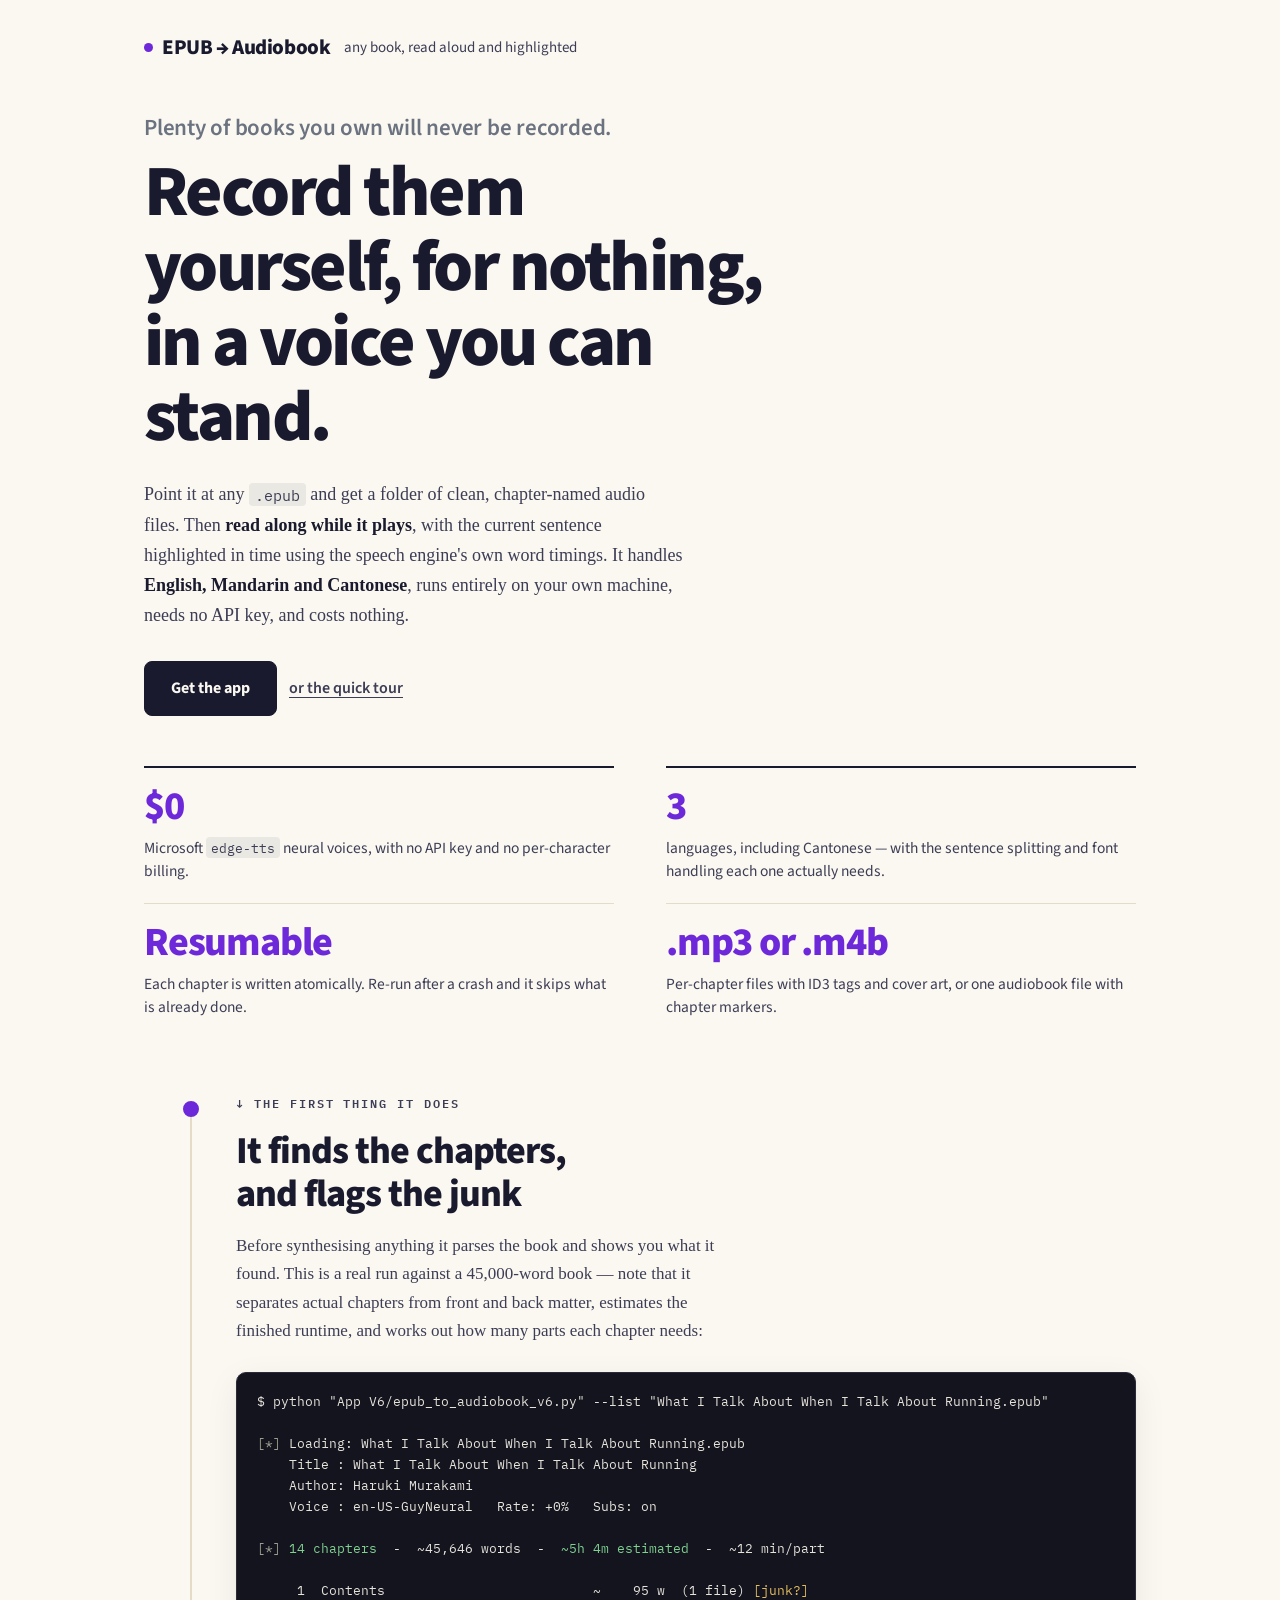
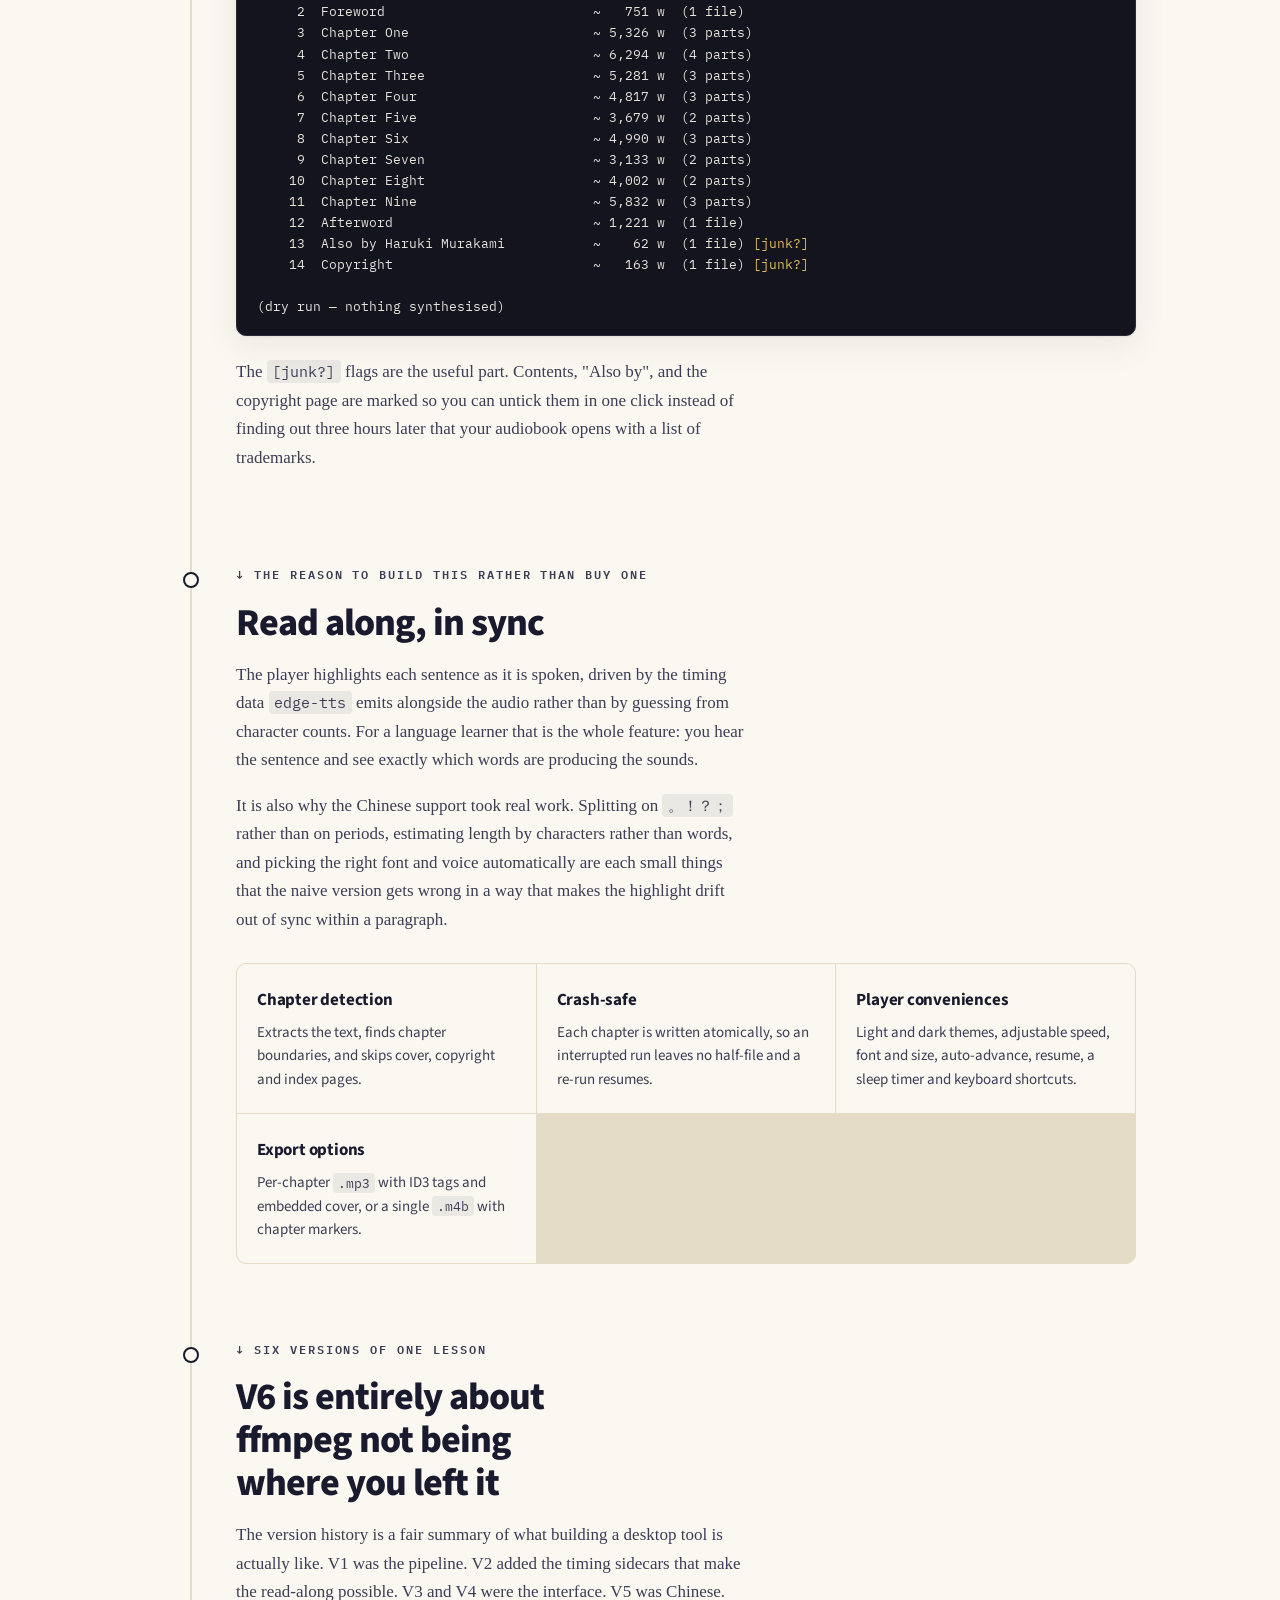
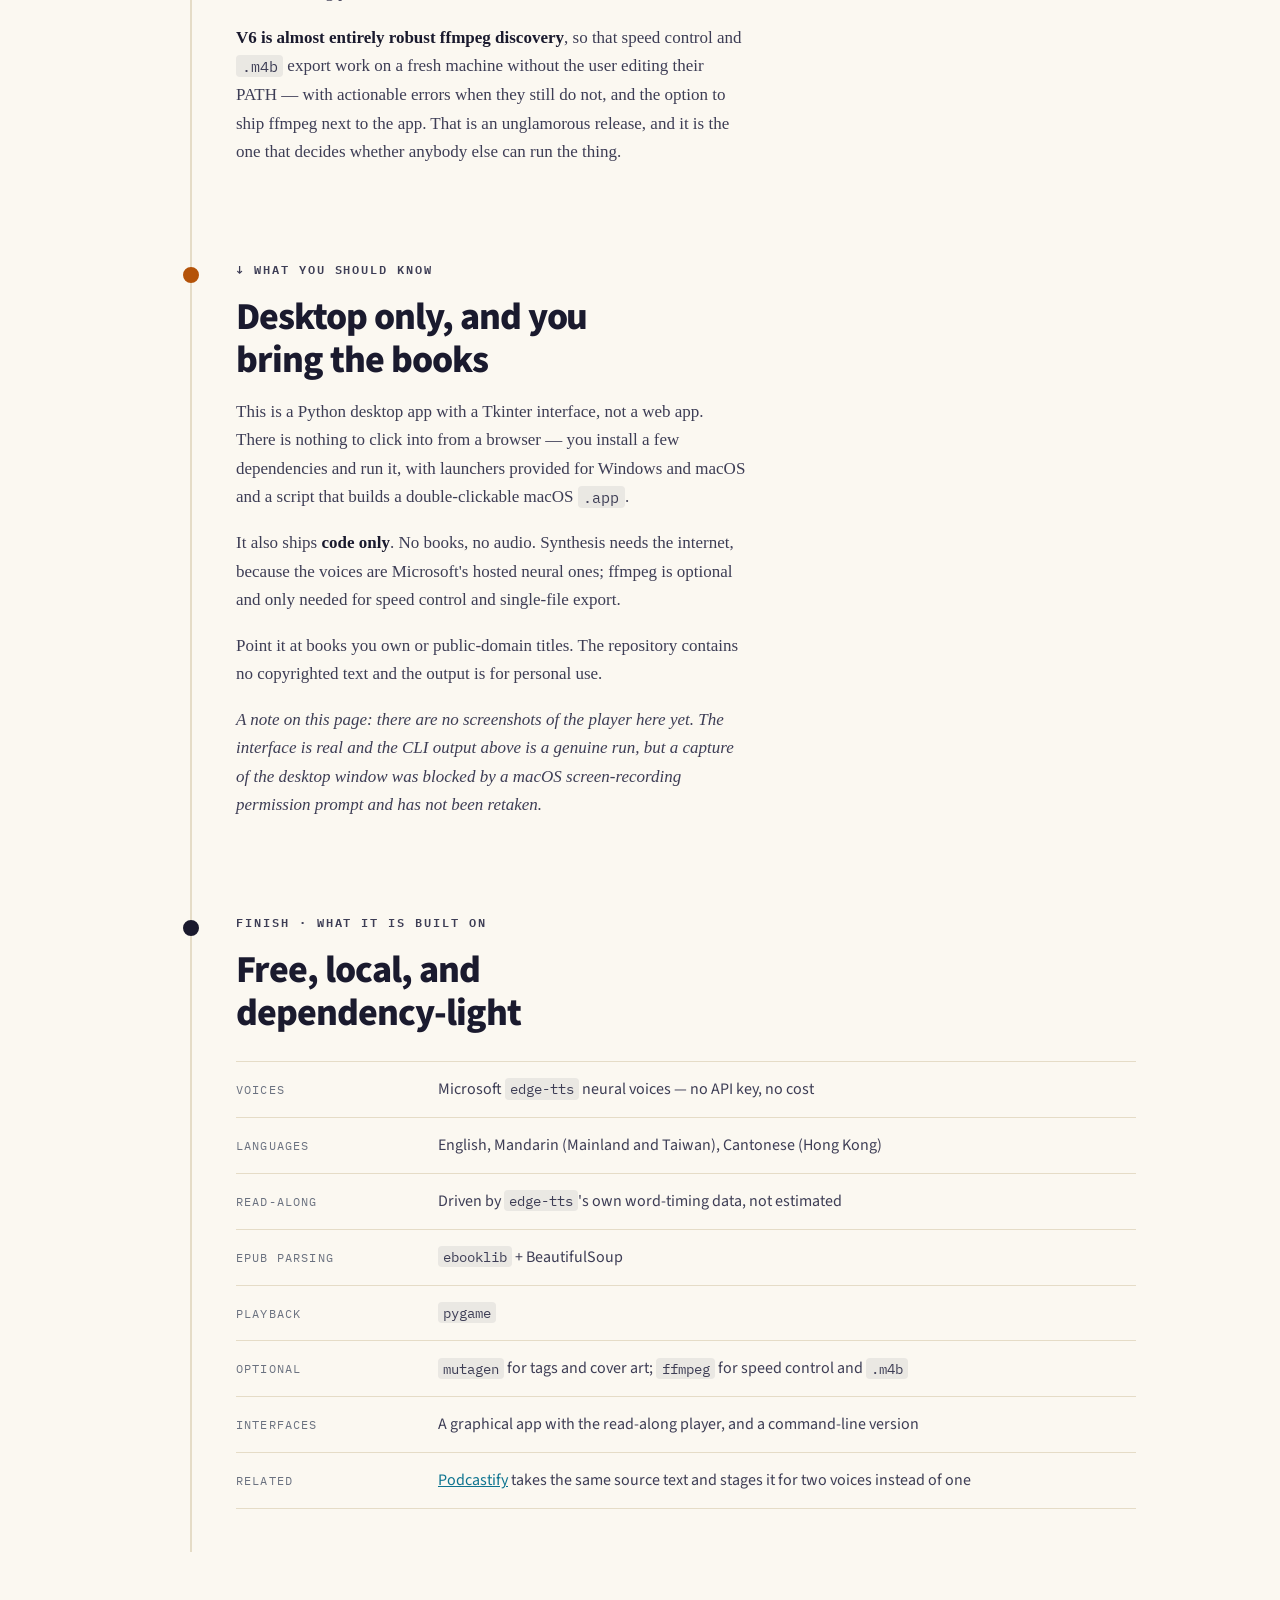
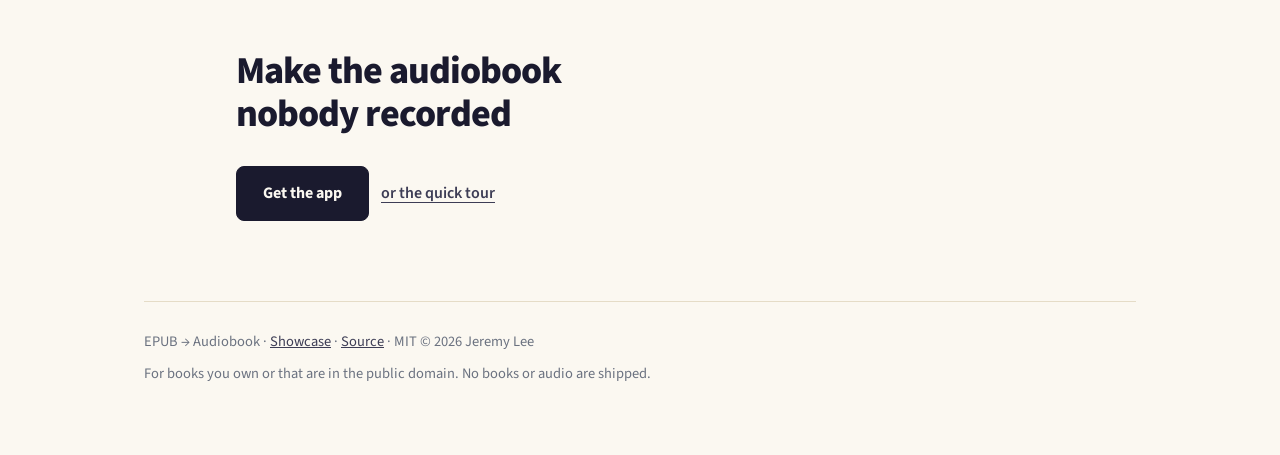
==== overview/index.html @ 140c73ba "Add an /overview/ writeup page A long-form product page at /overview/, in the shape of the Leeway an" ====
<!doctype html>
<html lang="en">
<head>
<meta charset="utf-8" />
<meta name="viewport" content="width=device-width, initial-scale=1, viewport-fit=cover" />
<title>EPUB → Audiobook — turn any book into audio, and read along in sync</title>
<meta name="description" content="Converts any EPUB into chapter-named audio with natural neural voices, then highlights each sentence in time with the playback. English, Mandarin and Cantonese. Free, local, resumable." />
<meta name="theme-color" content="#FBF8F1" />
<meta property="og:title" content="EPUB → Audiobook" />
<meta property="og:description" content="Chapter detection, neural voices, and a read-along player that highlights the sentence you are hearing. No API key, no cost." />
<meta property="og:type" content="article" />
<meta property="og:url" content="https://lyhjeremy.github.io/epub-to-audiobook/overview/" />
<link rel="preconnect" href="https://fonts.googleapis.com" />
<link rel="preconnect" href="https://fonts.gstatic.com" crossorigin />
<link href="https://fonts.googleapis.com/css2?family=Source+Sans+3:wght@400;600;700;800&family=IBM+Plex+Mono:wght@400;600&display=swap" rel="stylesheet" />
<style>
  :root {
    --paper: #FBF8F1;
    --card: #FFFFFF;
    --plate: #FFFFFF;
    --ink: #1a1a2e;
    --ink2: #3d3d55;
    --muted: #6B7280;
    --rule: #E5DCC7;
    --accent: #6D28D9;
    --accent2: #B45309;
    --link: #0E7490;
    --serif: Georgia, 'Iowan Old Style', 'Times New Roman', serif;
    --sans: 'Source Sans 3', -apple-system, system-ui, sans-serif;
    --mono: 'IBM Plex Mono', ui-monospace, 'SF Mono', monospace;
    --shadow: 0 1px 2px rgba(26,26,46,.05), 0 10px 34px rgba(26,26,46,.07);
    --spine:  92px;
    --col:    min(100% - 2.6rem, 62rem);
  }
  @media (prefers-color-scheme: dark) {
    :root {
      --paper: #14141f;
      --card: #1c1c2a;
      --plate: #f7f4ec;
      --ink: #F2EFE6;
      --ink2: #C9C4B6;
      --muted: #918B7D;
      --rule: #33313f;
      --accent: #A78BFA;
      --accent2: #E3BC5E;
      --link: #22D3EE;
      --shadow: 0 1px 2px rgba(0,0,0,.32), 0 10px 34px rgba(0,0,0,.4);
    }
  }

  * { box-sizing: border-box; }
  html { scroll-behavior: smooth; }
  body {
    margin: 0; background: var(--paper); color: var(--ink);
    font-family: var(--serif); font-size: clamp(17px, 0.55rem + 0.6vw, 19.5px);
    line-height: 1.68; -webkit-font-smoothing: antialiased; overflow-x: hidden;
  }
  img { max-width: 100%; height: auto; display: block; }
  a { color: var(--link); }
  :focus-visible { outline: 2px solid var(--accent); outline-offset: 3px; border-radius: 2px; }
  strong { font-weight: 700; color: var(--ink); }
  code { font-family: var(--mono); font-size: .86em;
         background: color-mix(in srgb, var(--ink) 7%, transparent);
         padding: .12em .38em; border-radius: 4px; }
  .wrap { width: var(--col); margin: 0 auto; }

  .eyebrow { font-family: var(--mono); font-weight: 600; font-size: 11.5px;
             letter-spacing: .17em; text-transform: uppercase; color: var(--muted);
             margin: 0 0 14px; }

  .masthead { display: flex; align-items: baseline; gap: 14px; flex-wrap: wrap; padding: 30px 0 0; }
  .logo { font-family: var(--sans); font-weight: 800; font-size: 21px;
          letter-spacing: -.02em; display: flex; align-items: center; gap: 9px; }
  .dot { width: 9px; height: 9px; border-radius: 50%; background: var(--accent); flex: none; }
  .tagline { font-size: 15px; color: var(--ink2); font-family: var(--sans); }

  .hero { padding: 44px 0 54px; }
  .kicker { font-family: var(--sans); font-size: clamp(18px, 2.1vw, 23px); font-weight: 600;
            color: var(--muted); margin: 0 0 8px; letter-spacing: -.01em; }
  .hero h1 { font-family: var(--sans); font-size: clamp(37px, 6vw, 72px); font-weight: 800;
             letter-spacing: -.035em; line-height: 1.04; margin: 0; max-width: 17ch; }
  .hero-sub { margin: 24px 0 0; font-size: 1.06em; color: var(--ink2); max-width: 60ch; }

  .cta-row { display: flex; gap: 12px; flex-wrap: wrap; margin-top: 30px; align-items: center; }
  .btn { display: inline-block; padding: 13px 26px; border-radius: 8px;
         font-family: var(--sans); font-weight: 700; font-size: 16px;
         text-decoration: none; border: 1px solid var(--ink); transition: transform .15s ease; }
  .btn:hover { transform: translateY(-1px); }
  .btn-primary { background: var(--ink); color: var(--paper); }
  .textlink { font-family: var(--sans); font-size: 16px; font-weight: 600; color: var(--ink2);
              text-decoration: underline; text-underline-offset: 4px;
              text-decoration-thickness: 1px; }
  .textlink:hover { color: var(--ink); }

  .claims { display: grid; grid-template-columns: 1fr; gap: 0 52px; margin: 50px 0 0; }
  @media (min-width: 760px) { .claims { grid-template-columns: 1fr 1fr; } }
  .claim { padding: 18px 0 20px; border-top: 1px solid var(--rule); }
  .claim:first-child, .claim:nth-child(2) { border-top: 2px solid var(--ink); }
  @media (max-width: 759px) { .claim:nth-child(2) { border-top: 1px solid var(--rule); } }
  .claim .n { font-family: var(--sans); font-weight: 800; font-size: 40px; line-height: 1.05;
              color: var(--accent); letter-spacing: -.03em; font-variant-numeric: tabular-nums; }
  .claim h3 { margin: 0 0 6px; }
  .claim p { margin: 9px 0 0; font-size: 15.5px; color: var(--ink2); line-height: 1.5;
             font-family: var(--sans); }

  .route { position: relative; padding-bottom: 30px; }
  .route::before { content: ""; position: absolute; left: calc(var(--spine) / 2); top: 8px;
                   bottom: 80px; width: 2px; background: var(--rule); }
  .stop { position: relative; padding: 0 0 76px var(--spine); }
  .stop::before { content: ""; position: absolute; left: calc(var(--spine) / 2 - 7px); top: 7px;
                  width: 16px; height: 16px; border-radius: 50%;
                  background: var(--paper); border: 2px solid var(--ink); box-sizing: border-box; }
  .stop--key::before { background: var(--accent); border-color: var(--accent); }
  .stop--warn::before { background: var(--accent2); border-color: var(--accent2); }
  .stop--end::before { background: var(--ink); }

  h2 { font-family: var(--sans); font-size: clamp(27px, 3.7vw, 38px); font-weight: 800;
       letter-spacing: -.027em; line-height: 1.13; margin: 12px 0 16px; max-width: 19ch; }
  h3 { font-family: var(--sans); font-size: 17px; font-weight: 700; margin: 0 0 7px;
       letter-spacing: -.012em; }
  .stop p { margin: 0 0 17px; max-width: 60ch; color: var(--ink2); }

  .bignum { font-family: var(--sans); font-weight: 800; font-size: clamp(74px, 10vw, 128px);
            line-height: .86; letter-spacing: -.05em; margin: 6px 0 4px; color: var(--accent);
            font-variant-numeric: tabular-nums; }
  .bignum-note { font-family: var(--sans); font-size: 16px; color: var(--muted); margin: 0 0 20px; }

  /* A white-background chart would glow in dark mode; the plate makes it read
     as a deliberately printed page instead. */
  figure { margin: 28px 0 0; }
  .plate { background: var(--plate); border: 1px solid var(--rule); border-radius: 10px;
           padding: 14px; box-shadow: var(--shadow); overflow: hidden; }
  .plate img { border-radius: 4px; }
  .plate--flush { padding: 0; }
  .shot { border-radius: 10px; border: 1px solid var(--rule); box-shadow: var(--shadow);
          overflow: hidden; background: var(--card); }
  /* min() so the cap never exceeds the column on a phone */
  .shot--narrow { max-width: min(430px, 100%); }
  figcaption { margin-top: 11px; font-family: var(--sans); font-size: 14.5px;
               color: var(--muted); line-height: 1.5; }
  .panels { display: grid; grid-template-columns: repeat(auto-fit, minmax(258px, 1fr));
            gap: 22px; margin-top: 28px; }
  .panels figure { margin: 0; }

  .pull { margin: 30px 0 0; padding: 20px 25px; border-left: 3px solid var(--accent);
          background: color-mix(in srgb, var(--accent) 7%, transparent);
          border-radius: 0 8px 8px 0; }
  .pull p { margin: 0 0 9px; color: var(--ink); max-width: none; }
  .pull p:last-of-type { margin: 0; }
  .pull .who { font-family: var(--mono); font-size: 11px; letter-spacing: .12em;
               text-transform: uppercase; color: var(--muted); display: block; margin-top: 9px; }

  .grid { display: grid; grid-template-columns: repeat(auto-fit, minmax(238px, 1fr));
          gap: 1px; margin-top: 28px; background: var(--rule);
          border: 1px solid var(--rule); border-radius: 10px; overflow: hidden; }
  .cell { background: var(--paper); padding: 22px 20px; }
  .cell p { font-size: 15px; margin: 0; color: var(--ink2); max-width: none;
            line-height: 1.55; font-family: var(--sans); }

  /* results tables: scroll inside their own box, never the page */
  .tablewrap { margin-top: 26px; overflow-x: auto; border: 1px solid var(--rule);
               border-radius: 10px; background: var(--card); }
  table { border-collapse: collapse; width: 100%; min-width: 480px;
          font-family: var(--sans); font-size: 15.5px; }
  th, td { padding: 12px 16px; text-align: left; border-bottom: 1px solid var(--rule); }
  th { font-family: var(--mono); font-size: 11px; letter-spacing: .1em;
       text-transform: uppercase; color: var(--muted); font-weight: 600; }
  td { color: var(--ink2); font-variant-numeric: tabular-nums; }
  tr:last-child td { border-bottom: 0; }
  .win td { color: var(--ink); font-weight: 700;
            background: color-mix(in srgb, var(--accent) 8%, transparent); }

  /* real terminal output, quoted verbatim */
  .term { margin-top: 26px; background: #14141f; color: #e6e3da; border-radius: 10px;
          padding: 18px 20px; overflow-x: auto; box-shadow: var(--shadow);
          border: 1px solid #2a2a3a; }
  .term pre { margin: 0; font-family: var(--mono); font-size: 13px; line-height: 1.62;
              white-space: pre; }
  .term .c { color: #9aa08f; }
  .term .g { color: #7fd18f; }
  .term .y { color: #E3BC5E; }

  .specs { margin-top: 26px; border-top: 1px solid var(--rule); }
  .spec { display: grid; grid-template-columns: 1fr; gap: 2px;
          padding: 14px 0; border-bottom: 1px solid var(--rule); }
  @media (min-width: 700px) { .spec { grid-template-columns: 178px 1fr; gap: 24px; } }
  .spec dt { font-family: var(--mono); font-size: 11.5px; letter-spacing: .1em;
             text-transform: uppercase; color: var(--muted); padding-top: 4px; }
  .spec dd { margin: 0; font-size: 16px; color: var(--ink2); font-family: var(--sans); }

  .close { padding: 6px 0 80px var(--spine); position: relative; }
  .close h2 { max-width: 20ch; }
  footer { border-top: 1px solid var(--rule); padding: 28px 0 60px;
           font-family: var(--sans); font-size: 14.5px; color: var(--muted); }
  footer a { color: var(--ink2); }
  footer p { margin: 0 0 8px; }

  @media (max-width: 640px) {
    :root { --spine: 38px; }
    .hero { padding: 36px 0 46px; }
    .stop { padding-bottom: 58px; }
    .plate { padding: 9px; }
    .term { padding: 14px 14px; }
    .term pre { font-size: 11.5px; }
  }
  @media (prefers-reduced-motion: reduce) {
    html { scroll-behavior: auto; }
    .btn { transition: none; }
  }

</style>
</head>
<body>
<div class="wrap">
  <header class="masthead">
    <div class="logo"><span class="dot" aria-hidden="true"></span>EPUB → Audiobook</div>
    <div class="tagline">any book, read aloud and highlighted</div>
  </header>

  <section class="hero">
    <p class="kicker">Plenty of books you own will never be recorded.</p>
    <h1>Record them yourself, for nothing, in a voice you can stand.</h1>

    <p class="hero-sub">
      Point it at any <code>.epub</code> and get a folder of clean, chapter-named
      audio files. Then <strong>read along while it plays</strong>, with the current
      sentence highlighted in time using the speech engine's own word timings. It
      handles <strong>English, Mandarin and Cantonese</strong>, runs entirely on
      your own machine, needs no API key, and costs nothing.
    </p>

    <div class="cta-row">
      <a class="btn btn-primary" href="https://github.com/lyhjeremy/epub-to-audiobook">Get the app</a>
      <a class="textlink" href="../">or the quick tour</a>
    </div>

    <div class="claims">
      <div class="claim">
        <div class="n">$0</div>
        <p>Microsoft <code>edge-tts</code> neural voices, with no API key and no
           per-character billing.</p>
      </div>
      <div class="claim">
        <div class="n">3</div>
        <p>languages, including Cantonese — with the sentence splitting and font
           handling each one actually needs.</p>
      </div>
      <div class="claim">
        <div class="n">Resumable</div>
        <p>Each chapter is written atomically. Re-run after a crash and it skips
           what is already done.</p>
      </div>
      <div class="claim">
        <div class="n">.mp3 or .m4b</div>
        <p>Per-chapter files with ID3 tags and cover art, or one audiobook file
           with chapter markers.</p>
      </div>
    </div>
  </section>
</div>

<div class="wrap">
<div class="route">

  <section class="stop stop--key">
    <p class="eyebrow">↓ the first thing it does</p>
    <h2>It finds the chapters, and flags the junk</h2>
    <p>
      Before synthesising anything it parses the book and shows you what it found.
      This is a real run against a 45,000-word book — note that it separates actual
      chapters from front and back matter, estimates the finished runtime, and
      works out how many parts each chapter needs:
    </p>
    <div class="term">
<pre>$ python "App V6/epub_to_audiobook_v6.py" --list "What I Talk About When I Talk About Running.epub"

<span class="c">[*]</span> Loading: What I Talk About When I Talk About Running.epub
    Title : What I Talk About When I Talk About Running
    Author: Haruki Murakami
    Voice : en-US-GuyNeural   Rate: +0%   Subs: on

<span class="c">[*]</span> <span class="g">14 chapters</span>  -  ~45,646 words  -  <span class="g">~5h 4m estimated</span>  -  ~12 min/part

     1  Contents                          ~    95 w  (1 file) <span class="y">[junk?]</span>
     2  Foreword                          ~   751 w  (1 file)
     3  Chapter One                       ~ 5,326 w  (3 parts)
     4  Chapter Two                       ~ 6,294 w  (4 parts)
     5  Chapter Three                     ~ 5,281 w  (3 parts)
     6  Chapter Four                      ~ 4,817 w  (3 parts)
     7  Chapter Five                      ~ 3,679 w  (2 parts)
     8  Chapter Six                       ~ 4,990 w  (3 parts)
     9  Chapter Seven                     ~ 3,133 w  (2 parts)
    10  Chapter Eight                     ~ 4,002 w  (2 parts)
    11  Chapter Nine                      ~ 5,832 w  (3 parts)
    12  Afterword                         ~ 1,221 w  (1 file)
    13  Also by Haruki Murakami           ~    62 w  (1 file) <span class="y">[junk?]</span>
    14  Copyright                         ~   163 w  (1 file) <span class="y">[junk?]</span>

(dry run — nothing synthesised)</pre>
    </div>
    <p style="margin-top:22px">
      The <code>[junk?]</code> flags are the useful part. Contents, "Also by", and
      the copyright page are marked so you can untick them in one click instead of
      finding out three hours later that your audiobook opens with a list of
      trademarks.
    </p>
  </section>

  <section class="stop">
    <p class="eyebrow">↓ the reason to build this rather than buy one</p>
    <h2>Read along, in sync</h2>
    <p>
      The player highlights each sentence as it is spoken, driven by the timing data
      <code>edge-tts</code> emits alongside the audio rather than by guessing from
      character counts. For a language learner that is the whole feature: you hear
      the sentence and see exactly which words are producing the sounds.
    </p>
    <p>
      It is also why the Chinese support took real work. Splitting on <code>。！？；</code>
      rather than on periods, estimating length by characters rather than words,
      and picking the right font and voice automatically are each small things that
      the naive version gets wrong in a way that makes the highlight drift out of
      sync within a paragraph.
    </p>
    <div class="grid">
      <div class="cell">
        <h3>Chapter detection</h3>
        <p>Extracts the text, finds chapter boundaries, and skips cover, copyright
           and index pages.</p>
      </div>
      <div class="cell">
        <h3>Crash-safe</h3>
        <p>Each chapter is written atomically, so an interrupted run leaves no
           half-file and a re-run resumes.</p>
      </div>
      <div class="cell">
        <h3>Player conveniences</h3>
        <p>Light and dark themes, adjustable speed, font and size, auto-advance,
           resume, a sleep timer and keyboard shortcuts.</p>
      </div>
      <div class="cell">
        <h3>Export options</h3>
        <p>Per-chapter <code>.mp3</code> with ID3 tags and embedded cover, or a
           single <code>.m4b</code> with chapter markers.</p>
      </div>
    </div>
  </section>

  <section class="stop">
    <p class="eyebrow">↓ six versions of one lesson</p>
    <h2>V6 is entirely about ffmpeg not being where you left it</h2>
    <p>
      The version history is a fair summary of what building a desktop tool is
      actually like. V1 was the pipeline. V2 added the timing sidecars that make the
      read-along possible. V3 and V4 were the interface. V5 was Chinese.
    </p>
    <p>
      <strong>V6 is almost entirely robust ffmpeg discovery</strong>, so that speed
      control and <code>.m4b</code> export work on a fresh machine without the user
      editing their PATH — with actionable errors when they still do not, and the
      option to ship ffmpeg next to the app. That is an unglamorous release, and it
      is the one that decides whether anybody else can run the thing.
    </p>
  </section>

  <section class="stop stop--warn">
    <p class="eyebrow">↓ what you should know</p>
    <h2>Desktop only, and you bring the books</h2>
    <p>
      This is a Python desktop app with a Tkinter interface, not a web app. There is
      nothing to click into from a browser — you install a few dependencies and run
      it, with launchers provided for Windows and macOS and a script that builds a
      double-clickable macOS <code>.app</code>.
    </p>
    <p>
      It also ships <strong>code only</strong>. No books, no audio. Synthesis needs
      the internet, because the voices are Microsoft's hosted neural ones; ffmpeg is
      optional and only needed for speed control and single-file export.
    </p>
    <p>
      Point it at books you own or public-domain titles. The repository contains no
      copyrighted text and the output is for personal use.
    </p>
    <p>
      <em>A note on this page: there are no screenshots of the player here yet. The
      interface is real and the CLI output above is a genuine run, but a capture of
      the desktop window was blocked by a macOS screen-recording permission prompt
      and has not been retaken.</em>
    </p>
  </section>

  <section class="stop stop--end">
    <p class="eyebrow">Finish · what it is built on</p>
    <h2>Free, local, and dependency-light</h2>
    <dl class="specs">
      <div class="spec"><dt>Voices</dt><dd>Microsoft <code>edge-tts</code> neural voices — no API key, no cost</dd></div>
      <div class="spec"><dt>Languages</dt><dd>English, Mandarin (Mainland and Taiwan), Cantonese (Hong Kong)</dd></div>
      <div class="spec"><dt>Read-along</dt><dd>Driven by <code>edge-tts</code>'s own word-timing data, not estimated</dd></div>
      <div class="spec"><dt>EPUB parsing</dt><dd><code>ebooklib</code> + BeautifulSoup</dd></div>
      <div class="spec"><dt>Playback</dt><dd><code>pygame</code></dd></div>
      <div class="spec"><dt>Optional</dt><dd><code>mutagen</code> for tags and cover art; <code>ffmpeg</code> for speed control and <code>.m4b</code></dd></div>
      <div class="spec"><dt>Interfaces</dt><dd>A graphical app with the read-along player, and a command-line version</dd></div>
      <div class="spec"><dt>Related</dt><dd><a href="https://lyhjeremy.github.io/podcastify/">Podcastify</a> takes the same source text and stages it for two voices instead of one</dd></div>
    </dl>
  </section>

</div>
</div>

<div class="wrap">
  <section class="close">
    <h2>Make the audiobook nobody recorded</h2>
    <div class="cta-row">
      <a class="btn btn-primary" href="https://github.com/lyhjeremy/epub-to-audiobook">Get the app</a>
      <a class="textlink" href="../">or the quick tour</a>
    </div>
  </section>

  <footer>
    <p>
      EPUB → Audiobook ·
      <a href="../">Showcase</a> ·
      <a href="https://github.com/lyhjeremy/epub-to-audiobook">Source</a> ·
      MIT © 2026 Jeremy Lee
    </p>
    <p>For books you own or that are in the public domain. No books or audio are shipped.</p>
  </footer>
</div>
</body>
</html>
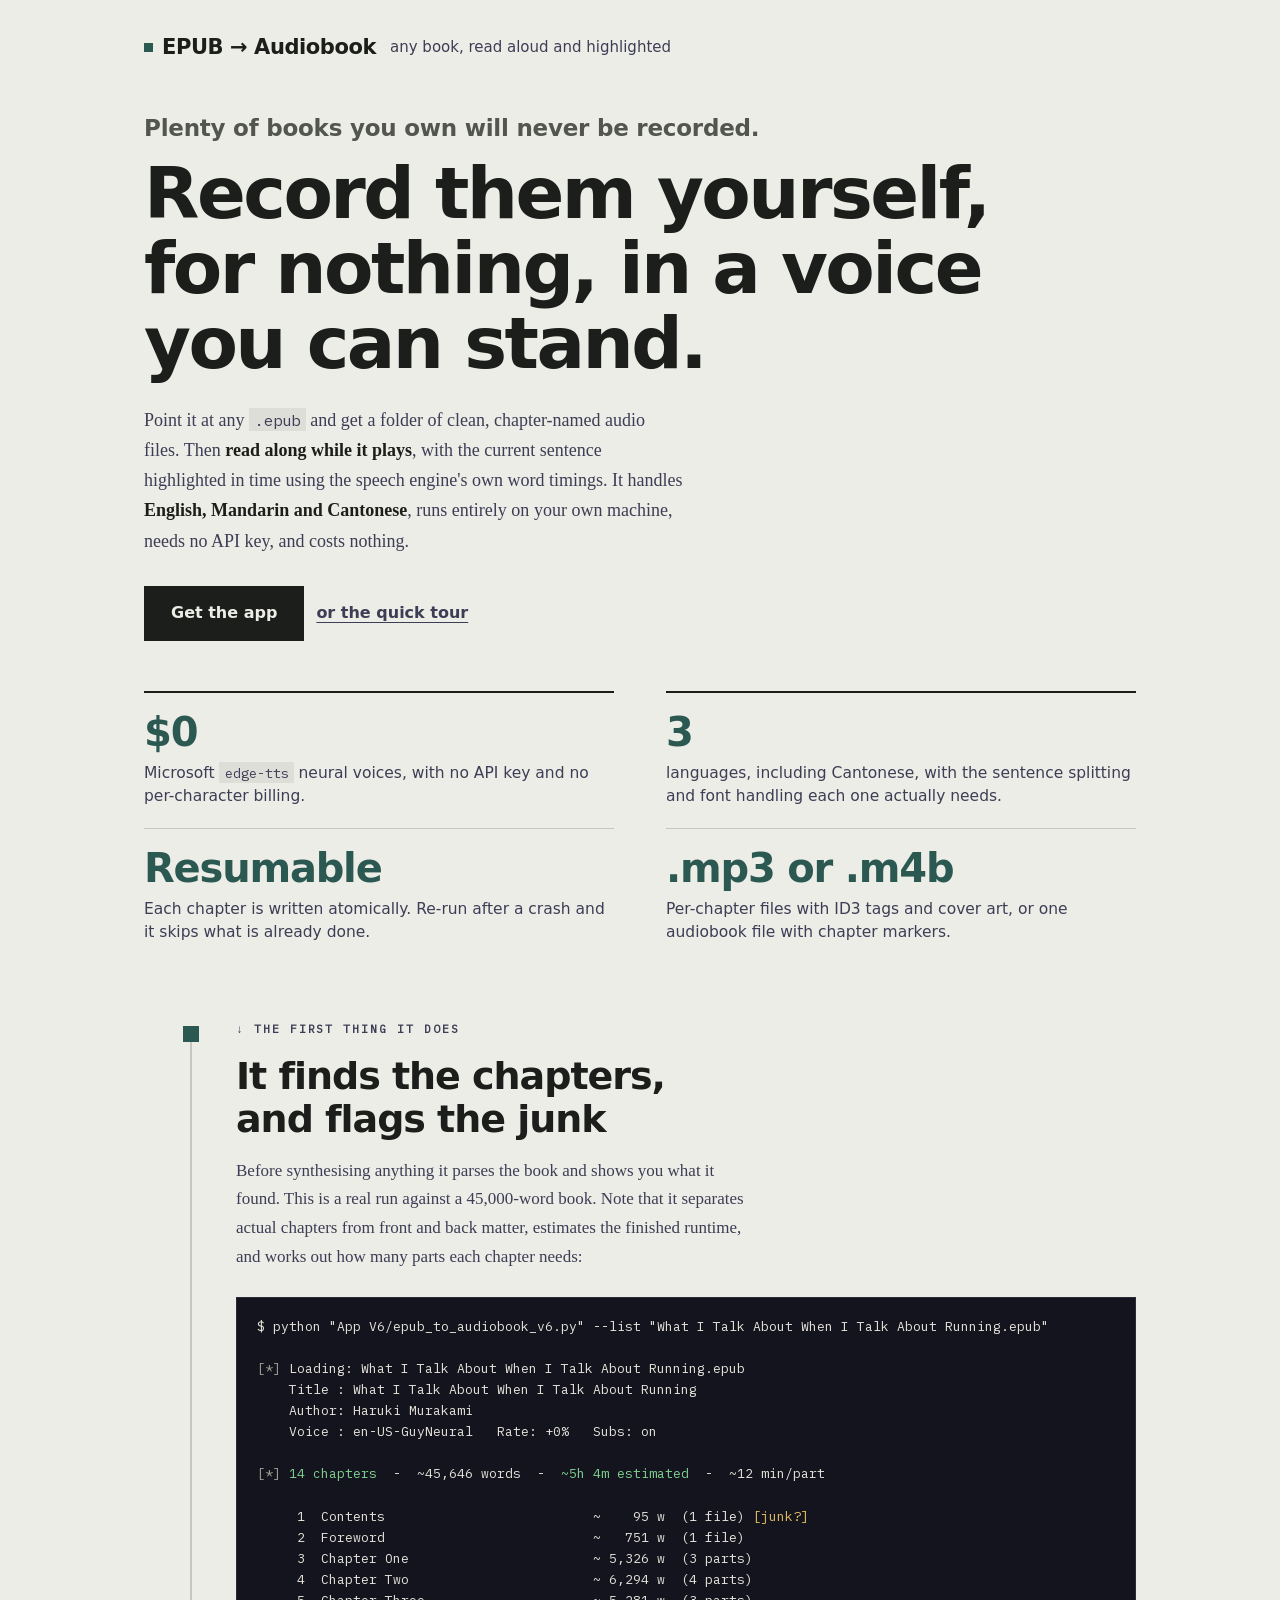
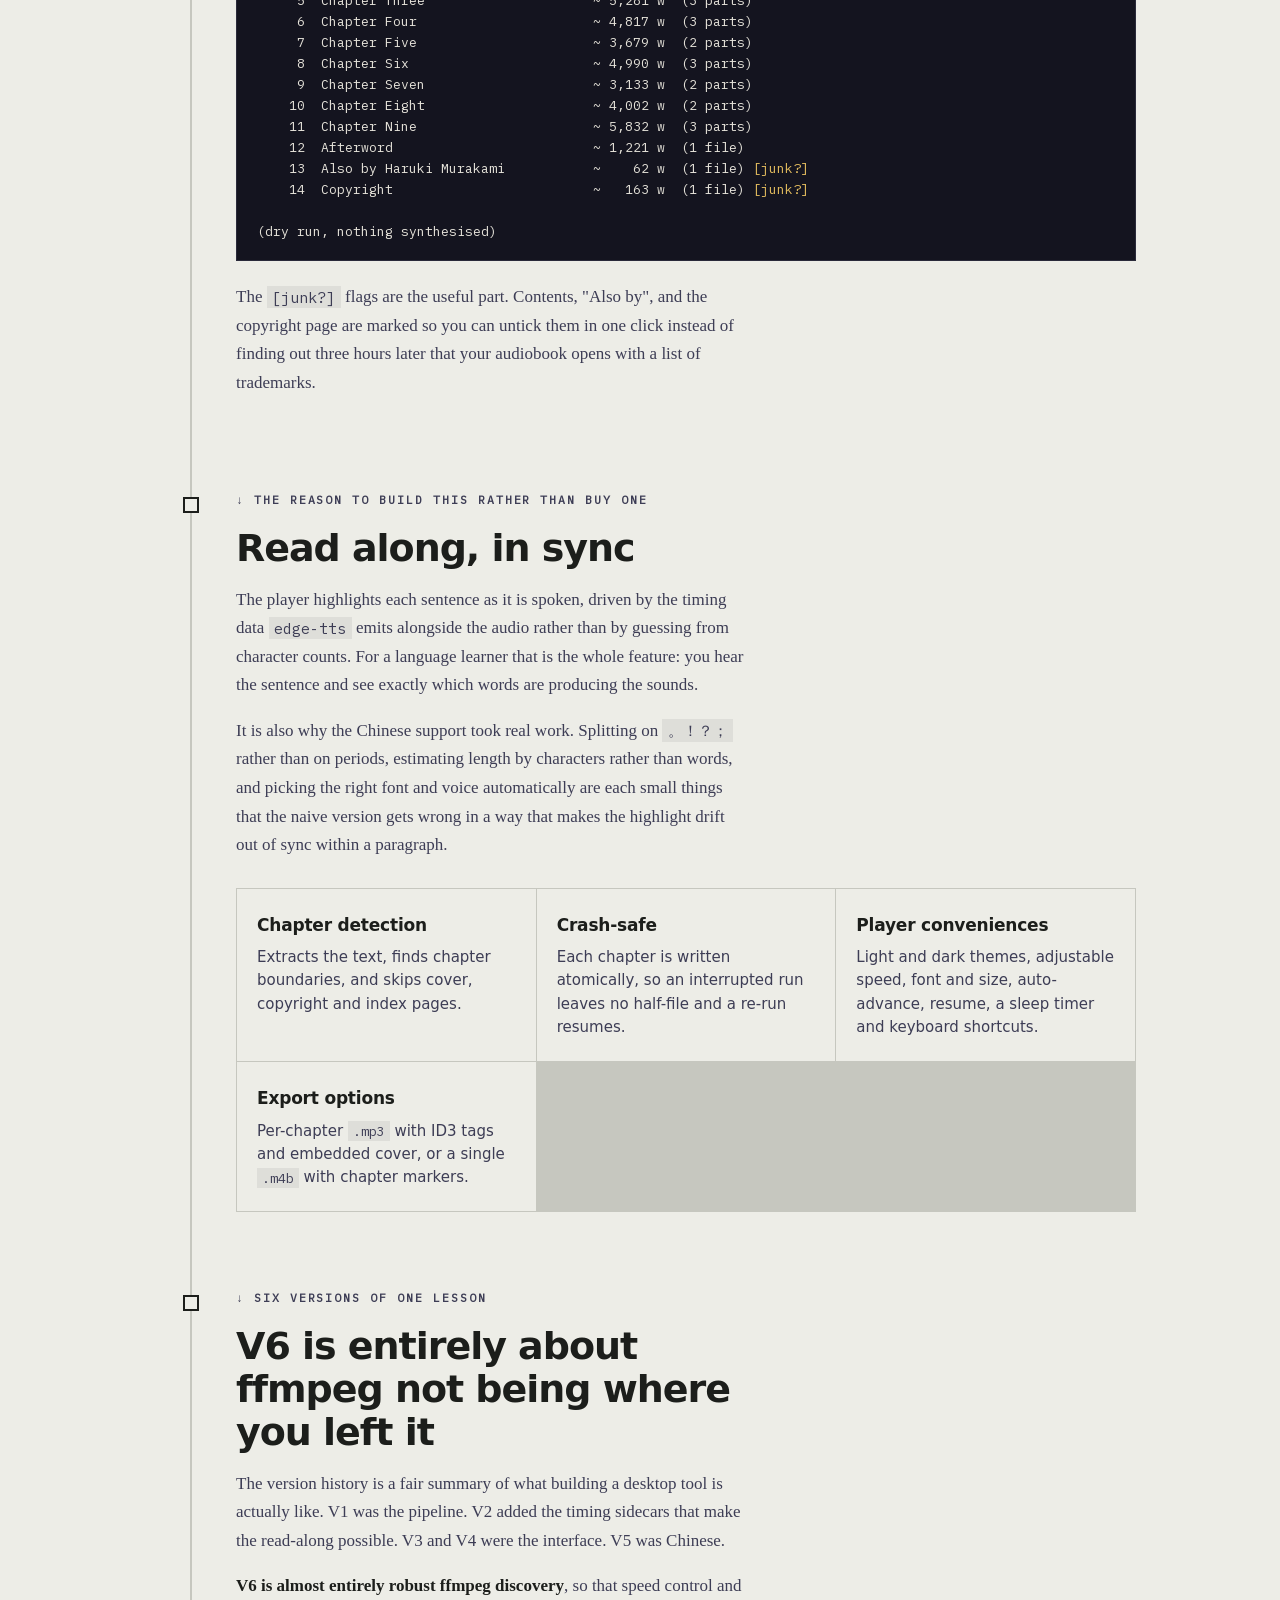
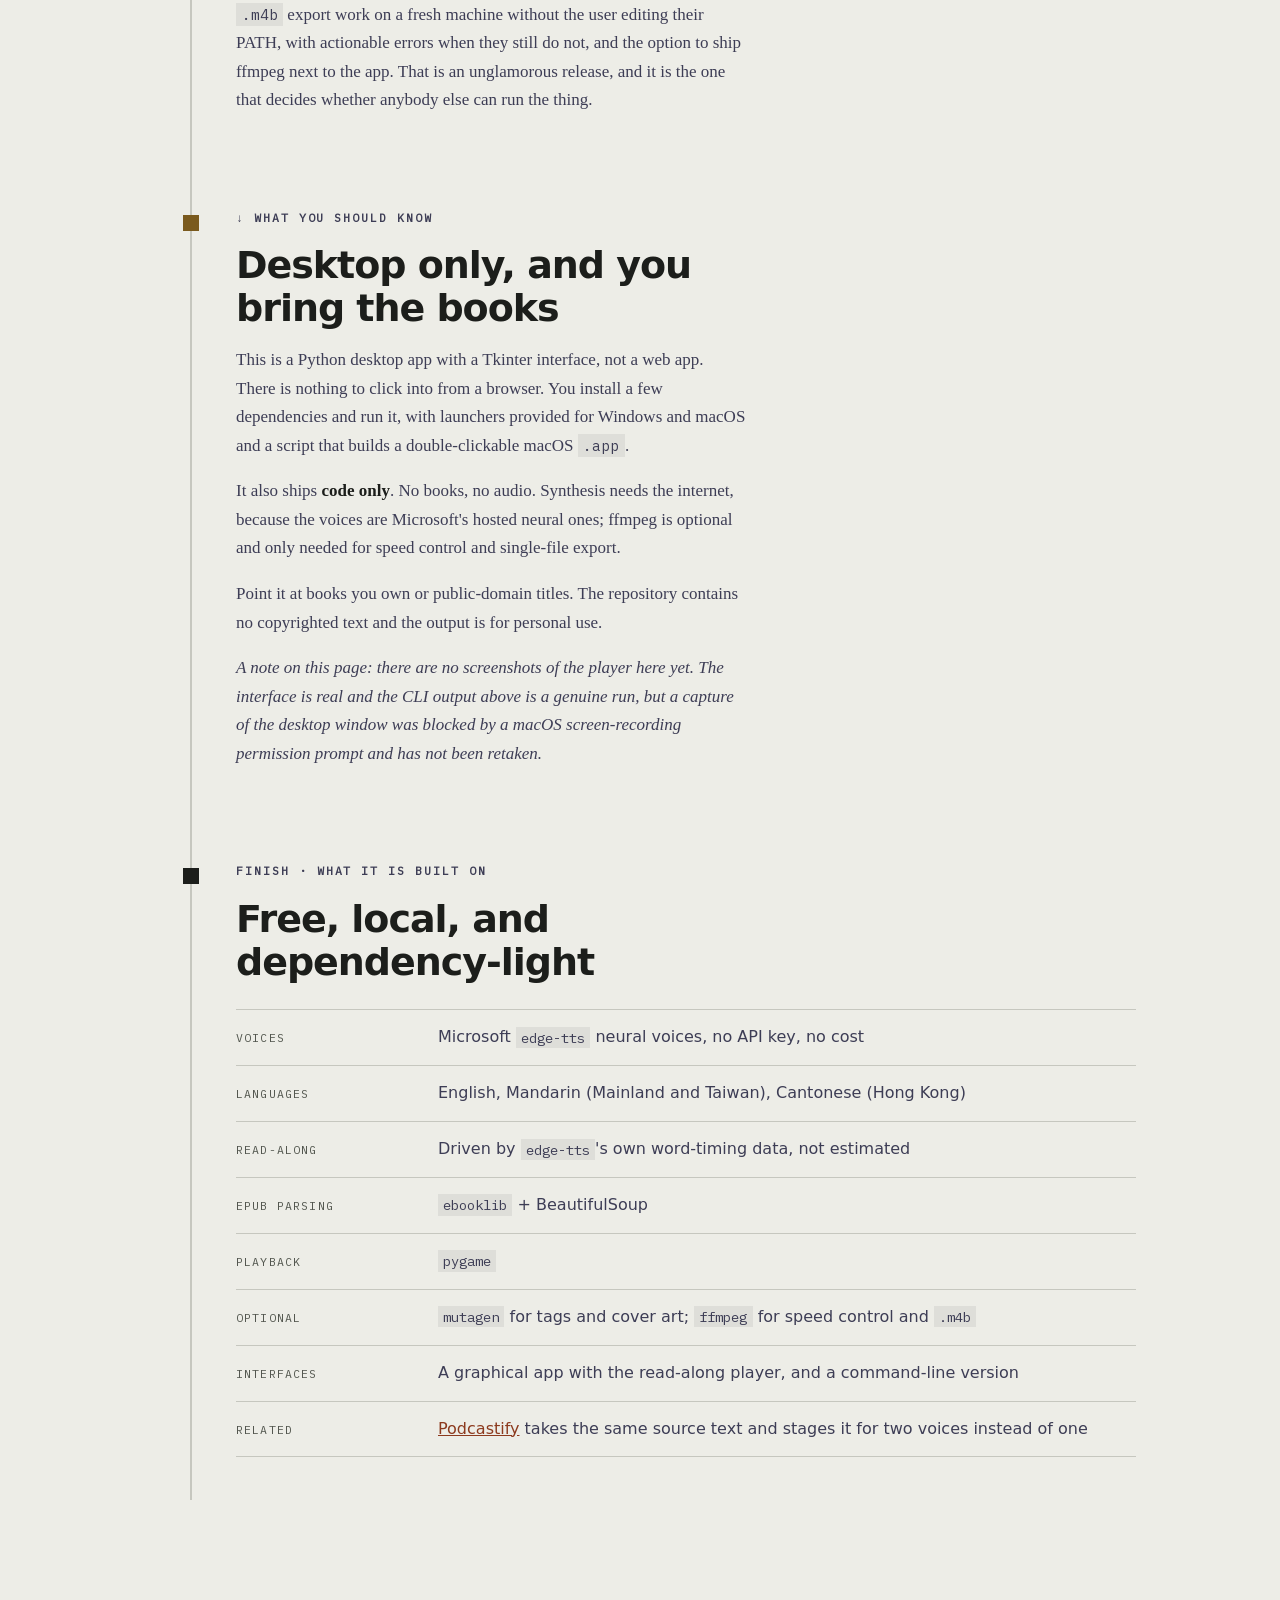
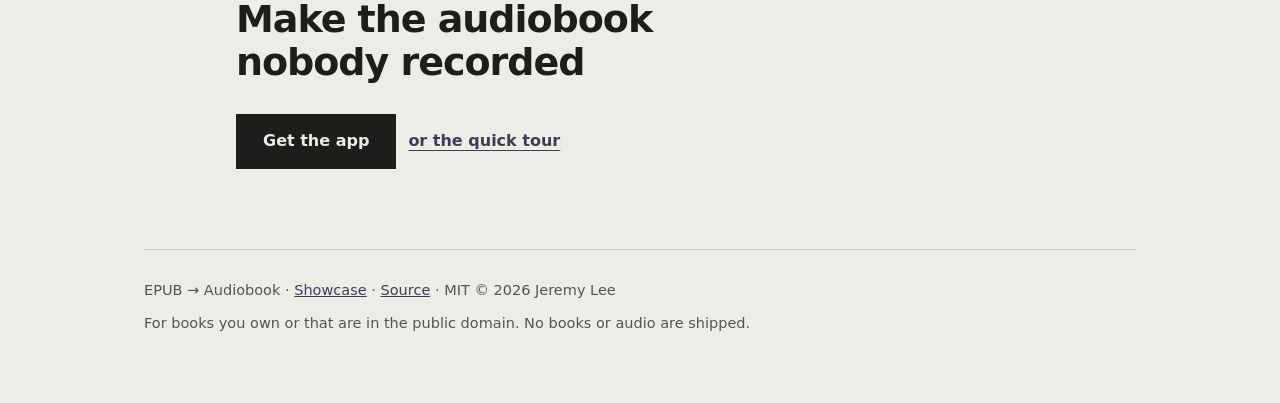
==== commit 4e5cf776: "Adopt the Ledger house style Replaces the cream and gold Georgia style with a technical-document ide" ====
--- a/overview/index.html
+++ b/overview/index.html
@@ -3,28 +3,31 @@
 <head>
 <meta charset="utf-8" />
 <meta name="viewport" content="width=device-width, initial-scale=1, viewport-fit=cover" />
-<title>EPUB → Audiobook — turn any book into audio, and read along in sync</title>
+<title>EPUB → Audiobook: turn any book into audio, and read along in sync</title>
 <meta name="description" content="Converts any EPUB into chapter-named audio with natural neural voices, then highlights each sentence in time with the playback. English, Mandarin and Cantonese. Free, local, resumable." />
-<meta name="theme-color" content="#FBF8F1" />
+<meta name="theme-color" content="#EDEDE7" />
 <meta property="og:title" content="EPUB → Audiobook" />
 <meta property="og:description" content="Chapter detection, neural voices, and a read-along player that highlights the sentence you are hearing. No API key, no cost." />
 <meta property="og:type" content="article" />
 <meta property="og:url" content="https://lyhjeremy.github.io/epub-to-audiobook/overview/" />
-<link rel="preconnect" href="https://fonts.googleapis.com" />
-<link rel="preconnect" href="https://fonts.gstatic.com" crossorigin />
-<link href="https://fonts.googleapis.com/css2?family=Source+Sans+3:wght@400;600;700;800&family=IBM+Plex+Mono:wght@400;600&display=swap" rel="stylesheet" />
 <style>
+@font-face{font-family:"Source Serif 4";src:url("../fonts/SourceSerif4-400.woff2")format("woff2");font-weight:400;font-display:swap}
+@font-face{font-family:"Source Serif 4";src:url("../fonts/SourceSerif4-600.woff2")format("woff2");font-weight:600;font-display:swap}
+@font-face{font-family:"IBM Plex Sans";src:url("../fonts/IBMPlexSans-400.woff2")format("woff2");font-weight:400;font-display:swap}
+@font-face{font-family:"IBM Plex Sans";src:url("../fonts/IBMPlexSans-600.woff2")format("woff2");font-weight:600;font-display:swap}
+@font-face{font-family:"IBM Plex Mono";src:url("../fonts/IBMPlexMono-400.woff2")format("woff2");font-weight:400;font-display:swap}
+
   :root {
-    --paper: #FBF8F1;
-    --card: #FFFFFF;
-    --plate: #FFFFFF;
-    --ink: #1a1a2e;
+    --paper: #EDEDE7;
+    --card: #F5F5F0;
+    --plate: #F5F5F0;
+    --ink: #1C1E1B;
     --ink2: #3d3d55;
-    --muted: #6B7280;
-    --rule: #E5DCC7;
-    --accent: #6D28D9;
-    --accent2: #B45309;
-    --link: #0E7490;
+    --muted: #52564E;
+    --rule: #C6C7BF;
+    --accent: #2C5852;
+    --accent2: #7A5A1E;
+    --link: #8C3A1E;
     --serif: Georgia, 'Iowan Old Style', 'Times New Roman', serif;
     --sans: 'Source Sans 3', -apple-system, system-ui, sans-serif;
     --mono: 'IBM Plex Mono', ui-monospace, 'SF Mono', monospace;
@@ -57,11 +60,11 @@
   }
   img { max-width: 100%; height: auto; display: block; }
   a { color: var(--link); }
-  :focus-visible { outline: 2px solid var(--accent); outline-offset: 3px; border-radius: 2px; }
+  :focus-visible { outline: 2px solid var(--accent); outline-offset: 3px; border-radius: 0; }
   strong { font-weight: 700; color: var(--ink); }
   code { font-family: var(--mono); font-size: .86em;
          background: color-mix(in srgb, var(--ink) 7%, transparent);
-         padding: .12em .38em; border-radius: 4px; }
+         padding: .12em .38em; border-radius: 0; }
   .wrap { width: var(--col); margin: 0 auto; }
 
   .eyebrow { font-family: var(--mono); font-weight: 600; font-size: 11.5px;
@@ -71,7 +74,7 @@
   .masthead { display: flex; align-items: baseline; gap: 14px; flex-wrap: wrap; padding: 30px 0 0; }
   .logo { font-family: var(--sans); font-weight: 800; font-size: 21px;
           letter-spacing: -.02em; display: flex; align-items: center; gap: 9px; }
-  .dot { width: 9px; height: 9px; border-radius: 50%; background: var(--accent); flex: none; }
+  .dot { width: 9px; height: 9px; border-radius: 0; background: var(--accent); flex: none; }
   .tagline { font-size: 15px; color: var(--ink2); font-family: var(--sans); }
 
   .hero { padding: 44px 0 54px; }
@@ -82,9 +85,9 @@
   .hero-sub { margin: 24px 0 0; font-size: 1.06em; color: var(--ink2); max-width: 60ch; }
 
   .cta-row { display: flex; gap: 12px; flex-wrap: wrap; margin-top: 30px; align-items: center; }
-  .btn { display: inline-block; padding: 13px 26px; border-radius: 8px;
+  .btn { display: inline-block; padding: 13px 26px; border-radius: 0;
          font-family: var(--sans); font-weight: 700; font-size: 16px;
-         text-decoration: none; border: 1px solid var(--ink); transition: transform .15s ease; }
+         text-decoration: none; border: 1px solid var(--ink); }
   .btn:hover { transform: translateY(-1px); }
   .btn-primary { background: var(--ink); color: var(--paper); }
   .textlink { font-family: var(--sans); font-size: 16px; font-weight: 600; color: var(--ink2);
@@ -108,7 +111,7 @@
                    bottom: 80px; width: 2px; background: var(--rule); }
   .stop { position: relative; padding: 0 0 76px var(--spine); }
   .stop::before { content: ""; position: absolute; left: calc(var(--spine) / 2 - 7px); top: 7px;
-                  width: 16px; height: 16px; border-radius: 50%;
+                  width: 16px; height: 16px; border-radius: 0;
                   background: var(--paper); border: 2px solid var(--ink); box-sizing: border-box; }
   .stop--key::before { background: var(--accent); border-color: var(--accent); }
   .stop--warn::before { background: var(--accent2); border-color: var(--accent2); }
@@ -128,11 +131,11 @@
   /* A white-background chart would glow in dark mode; the plate makes it read
      as a deliberately printed page instead. */
   figure { margin: 28px 0 0; }
-  .plate { background: var(--plate); border: 1px solid var(--rule); border-radius: 10px;
-           padding: 14px; box-shadow: var(--shadow); overflow: hidden; }
-  .plate img { border-radius: 4px; }
+  .plate { background: var(--plate); border: 1px solid var(--rule); border-radius: 0;
+           padding: 14px; overflow: hidden; }
+  .plate img { border-radius: 0; }
   .plate--flush { padding: 0; }
-  .shot { border-radius: 10px; border: 1px solid var(--rule); box-shadow: var(--shadow);
+  .shot { border-radius: 0; border: 1px solid var(--rule);
           overflow: hidden; background: var(--card); }
   /* min() so the cap never exceeds the column on a phone */
   .shot--narrow { max-width: min(430px, 100%); }
@@ -144,7 +147,7 @@
 
   .pull { margin: 30px 0 0; padding: 20px 25px; border-left: 3px solid var(--accent);
           background: color-mix(in srgb, var(--accent) 7%, transparent);
-          border-radius: 0 8px 8px 0; }
+          border-radius: 0; }
   .pull p { margin: 0 0 9px; color: var(--ink); max-width: none; }
   .pull p:last-of-type { margin: 0; }
   .pull .who { font-family: var(--mono); font-size: 11px; letter-spacing: .12em;
@@ -152,14 +155,14 @@
 
   .grid { display: grid; grid-template-columns: repeat(auto-fit, minmax(238px, 1fr));
           gap: 1px; margin-top: 28px; background: var(--rule);
-          border: 1px solid var(--rule); border-radius: 10px; overflow: hidden; }
+          border: 1px solid var(--rule); border-radius: 0; overflow: hidden; }
   .cell { background: var(--paper); padding: 22px 20px; }
   .cell p { font-size: 15px; margin: 0; color: var(--ink2); max-width: none;
             line-height: 1.55; font-family: var(--sans); }
 
   /* results tables: scroll inside their own box, never the page */
   .tablewrap { margin-top: 26px; overflow-x: auto; border: 1px solid var(--rule);
-               border-radius: 10px; background: var(--card); }
+               border-radius: 0; background: var(--card); }
   table { border-collapse: collapse; width: 100%; min-width: 480px;
           font-family: var(--sans); font-size: 15.5px; }
   th, td { padding: 12px 16px; text-align: left; border-bottom: 1px solid var(--rule); }
@@ -171,8 +174,8 @@
             background: color-mix(in srgb, var(--accent) 8%, transparent); }
 
   /* real terminal output, quoted verbatim */
-  .term { margin-top: 26px; background: #14141f; color: #e6e3da; border-radius: 10px;
-          padding: 18px 20px; overflow-x: auto; box-shadow: var(--shadow);
+  .term { margin-top: 26px; background: #14141f; color: #e6e3da; border-radius: 0;
+          padding: 18px 20px; overflow-x: auto;
           border: 1px solid #2a2a3a; }
   .term pre { margin: 0; font-family: var(--mono); font-size: 13px; line-height: 1.62;
               white-space: pre; }
@@ -205,7 +208,7 @@
   }
   @media (prefers-reduced-motion: reduce) {
     html { scroll-behavior: auto; }
-    .btn { transition: none; }
+    .btn { }
   }
 
 </style>
@@ -242,7 +245,7 @@
       </div>
       <div class="claim">
         <div class="n">3</div>
-        <p>languages, including Cantonese — with the sentence splitting and font
+        <p>languages, including Cantonese, with the sentence splitting and font
            handling each one actually needs.</p>
       </div>
       <div class="claim">
@@ -267,7 +270,7 @@
     <h2>It finds the chapters, and flags the junk</h2>
     <p>
       Before synthesising anything it parses the book and shows you what it found.
-      This is a real run against a 45,000-word book — note that it separates actual
+      This is a real run against a 45,000-word book. Note that it separates actual
       chapters from front and back matter, estimates the finished runtime, and
       works out how many parts each chapter needs:
     </p>
@@ -296,7 +299,7 @@
     13  Also by Haruki Murakami           ~    62 w  (1 file) <span class="y">[junk?]</span>
     14  Copyright                         ~   163 w  (1 file) <span class="y">[junk?]</span>
 
-(dry run — nothing synthesised)</pre>
+(dry run, nothing synthesised)</pre>
     </div>
     <p style="margin-top:22px">
       The <code>[junk?]</code> flags are the useful part. Contents, "Also by", and
@@ -357,7 +360,7 @@
     <p>
       <strong>V6 is almost entirely robust ffmpeg discovery</strong>, so that speed
       control and <code>.m4b</code> export work on a fresh machine without the user
-      editing their PATH — with actionable errors when they still do not, and the
+      editing their PATH, with actionable errors when they still do not, and the
       option to ship ffmpeg next to the app. That is an unglamorous release, and it
       is the one that decides whether anybody else can run the thing.
     </p>
@@ -368,7 +371,7 @@
     <h2>Desktop only, and you bring the books</h2>
     <p>
       This is a Python desktop app with a Tkinter interface, not a web app. There is
-      nothing to click into from a browser — you install a few dependencies and run
+      nothing to click into from a browser. You install a few dependencies and run
       it, with launchers provided for Windows and macOS and a script that builds a
       double-clickable macOS <code>.app</code>.
     </p>
@@ -393,7 +396,7 @@
     <p class="eyebrow">Finish · what it is built on</p>
     <h2>Free, local, and dependency-light</h2>
     <dl class="specs">
-      <div class="spec"><dt>Voices</dt><dd>Microsoft <code>edge-tts</code> neural voices — no API key, no cost</dd></div>
+      <div class="spec"><dt>Voices</dt><dd>Microsoft <code>edge-tts</code> neural voices, no API key, no cost</dd></div>
       <div class="spec"><dt>Languages</dt><dd>English, Mandarin (Mainland and Taiwan), Cantonese (Hong Kong)</dd></div>
       <div class="spec"><dt>Read-along</dt><dd>Driven by <code>edge-tts</code>'s own word-timing data, not estimated</dd></div>
       <div class="spec"><dt>EPUB parsing</dt><dd><code>ebooklib</code> + BeautifulSoup</dd></div>
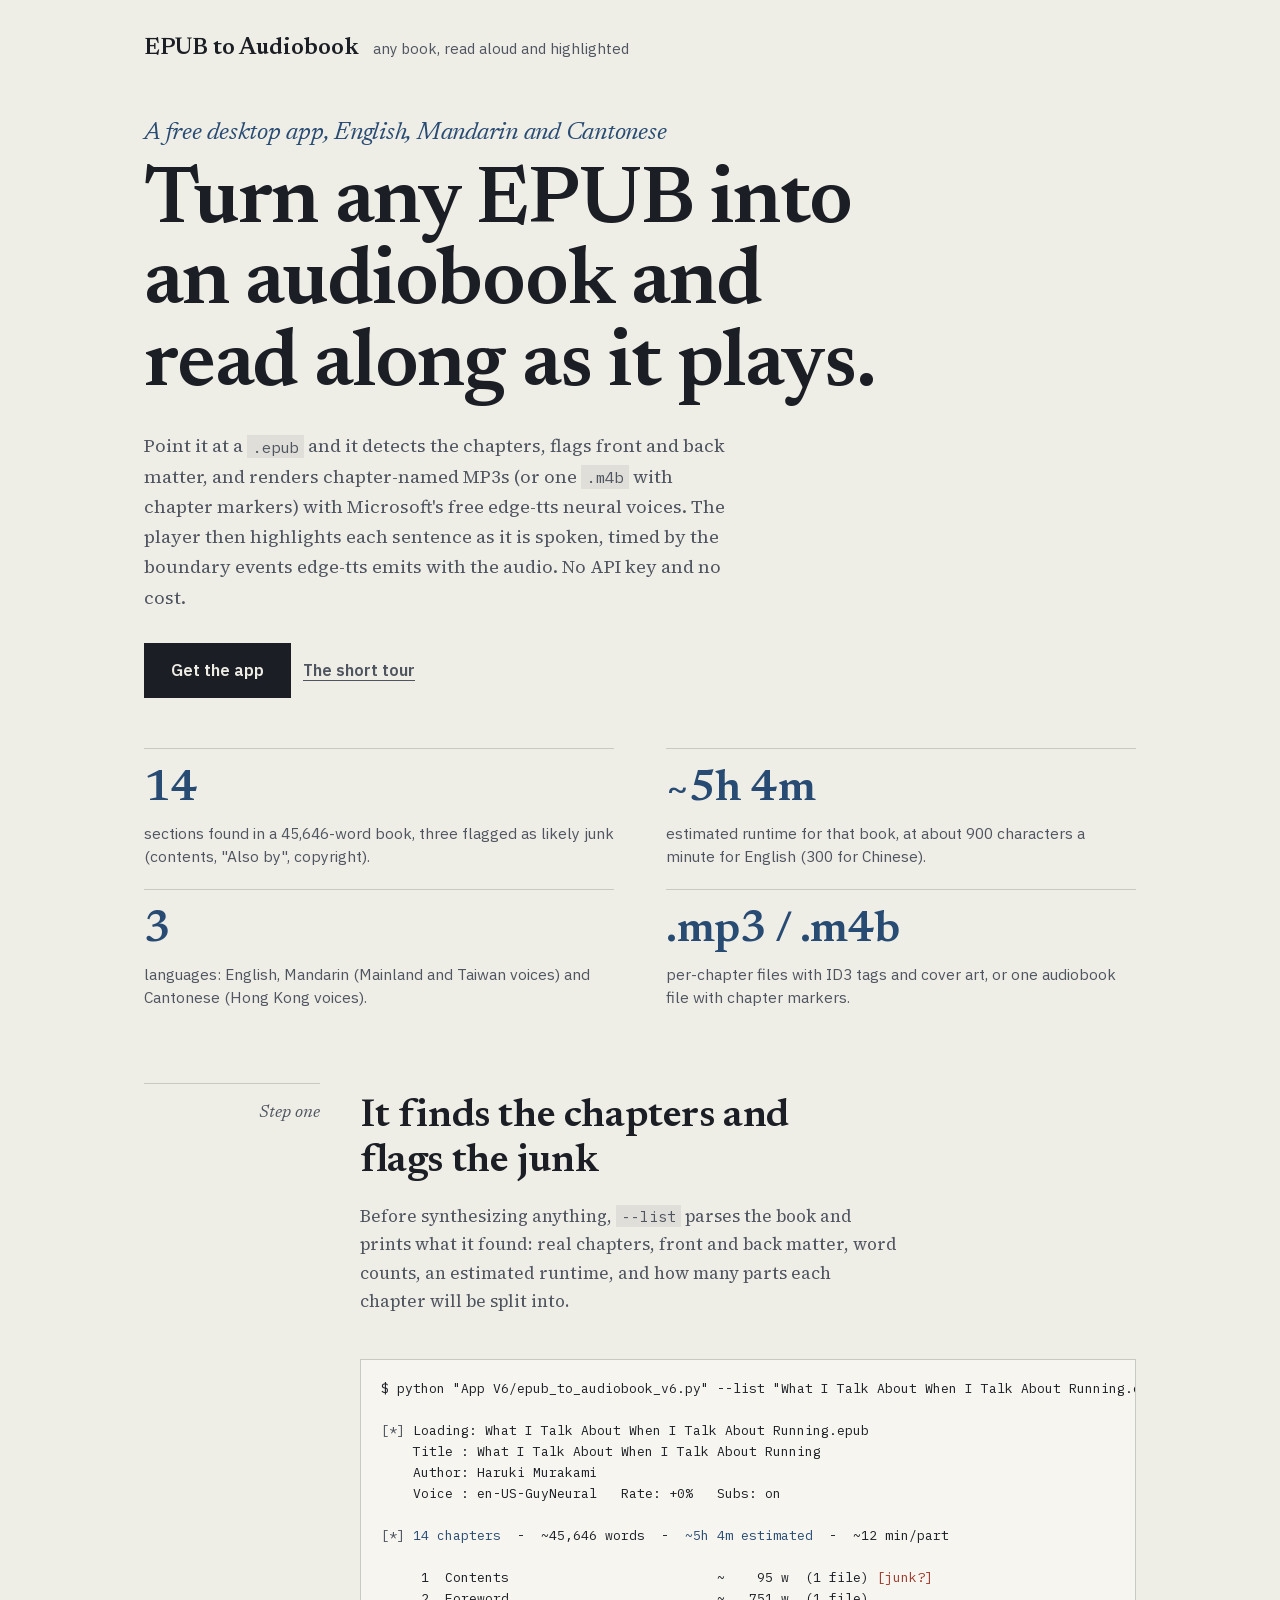
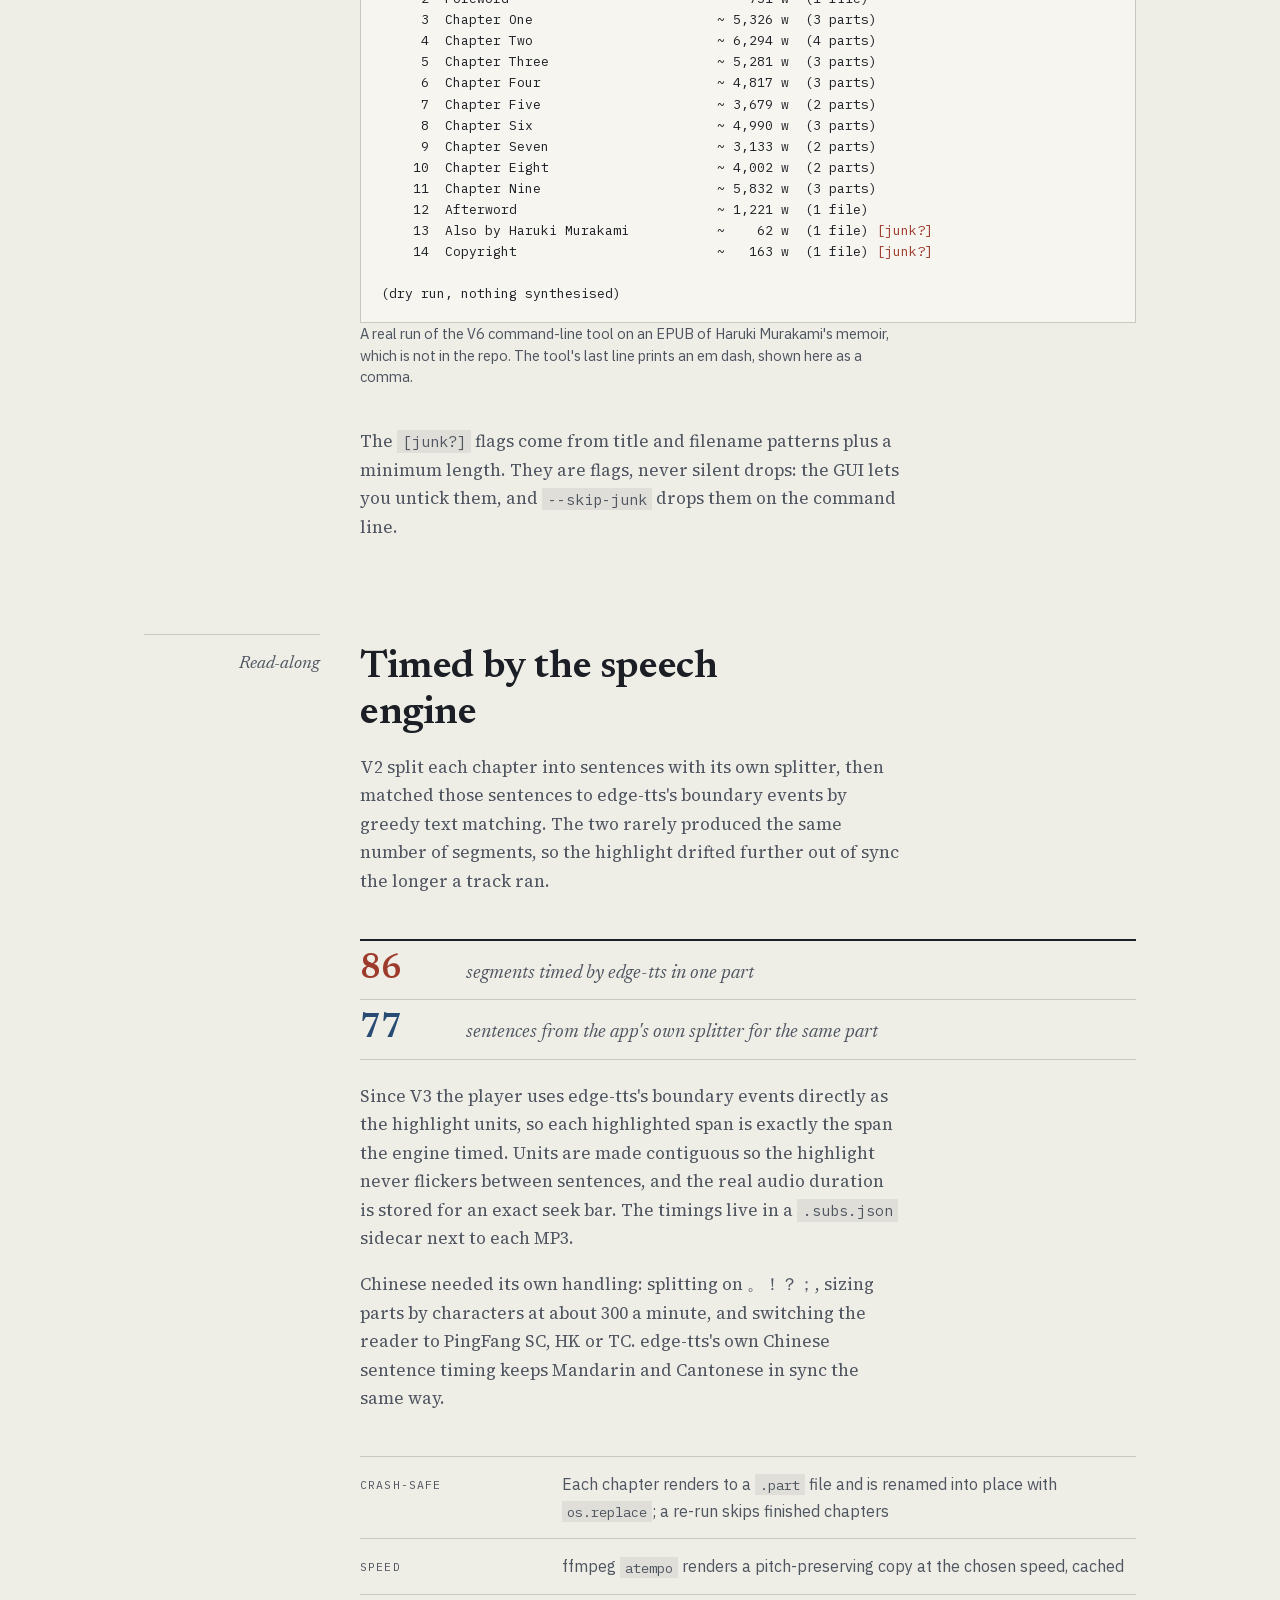
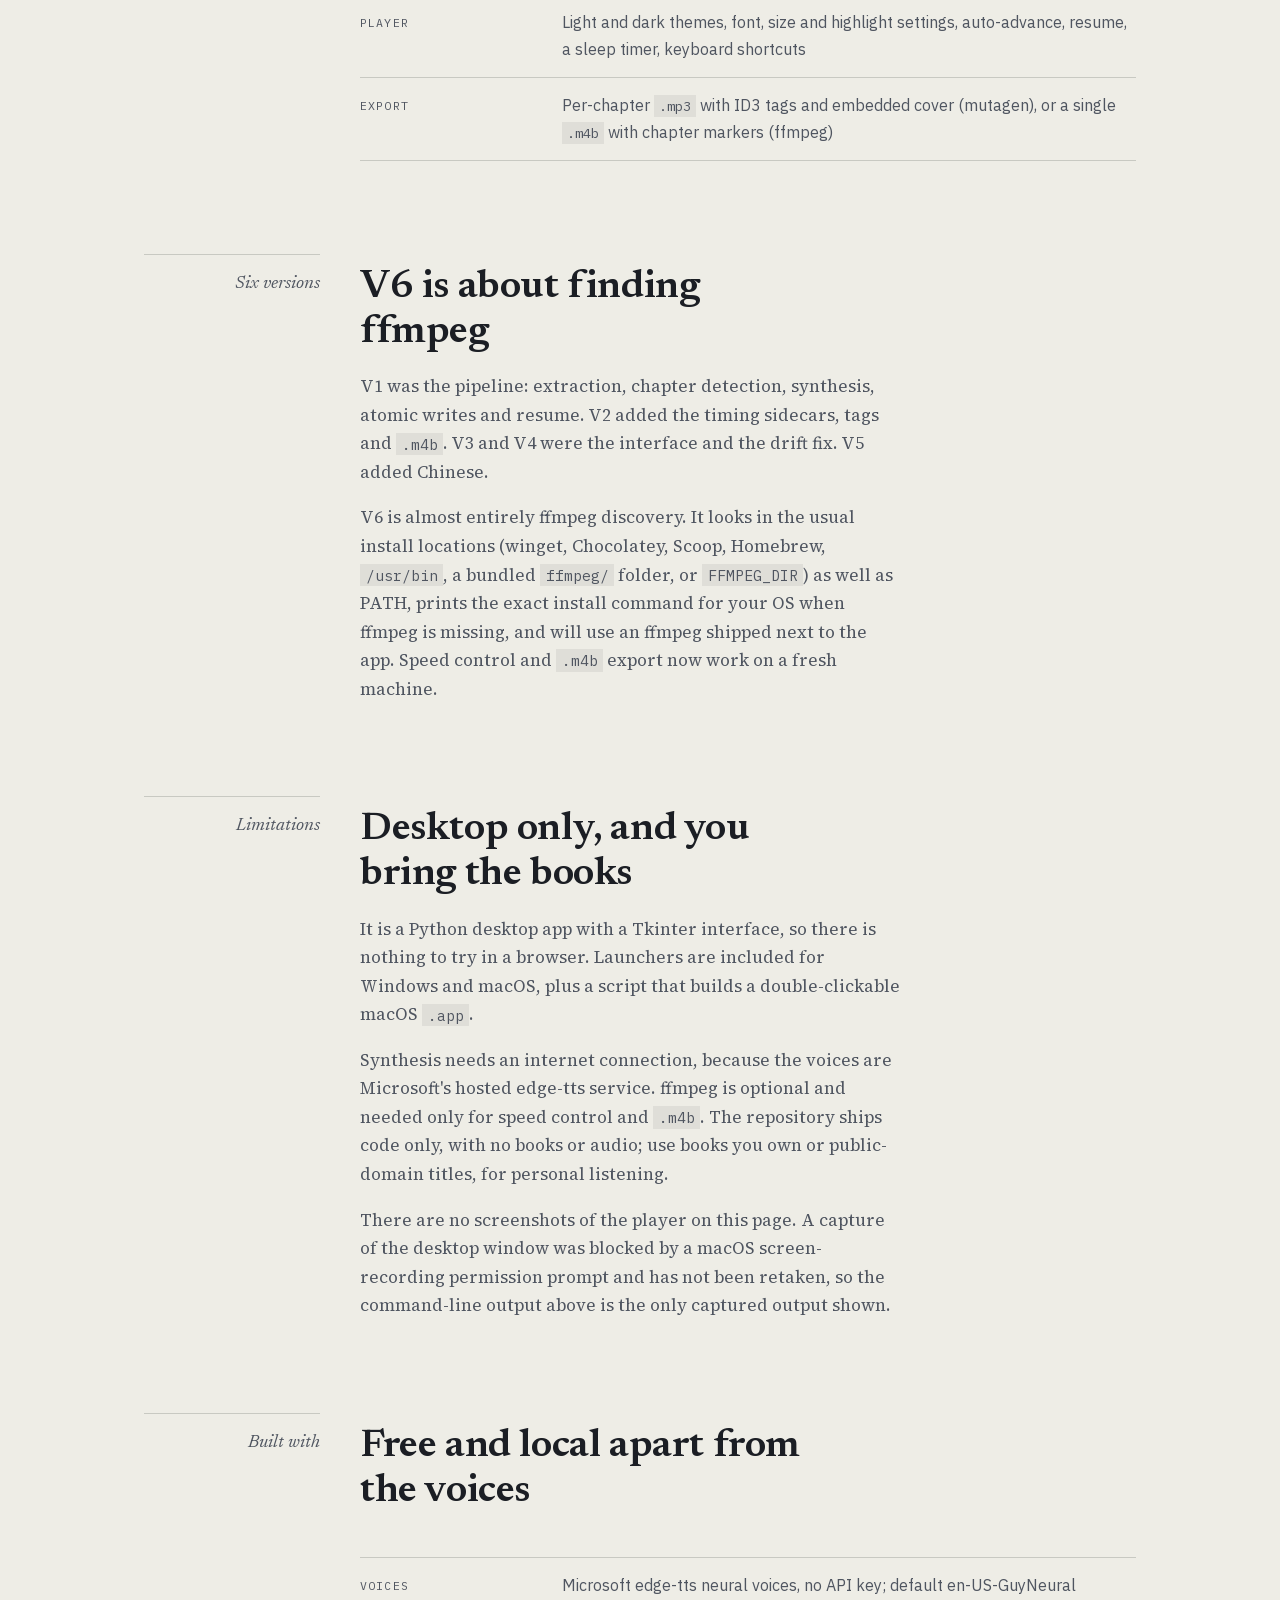
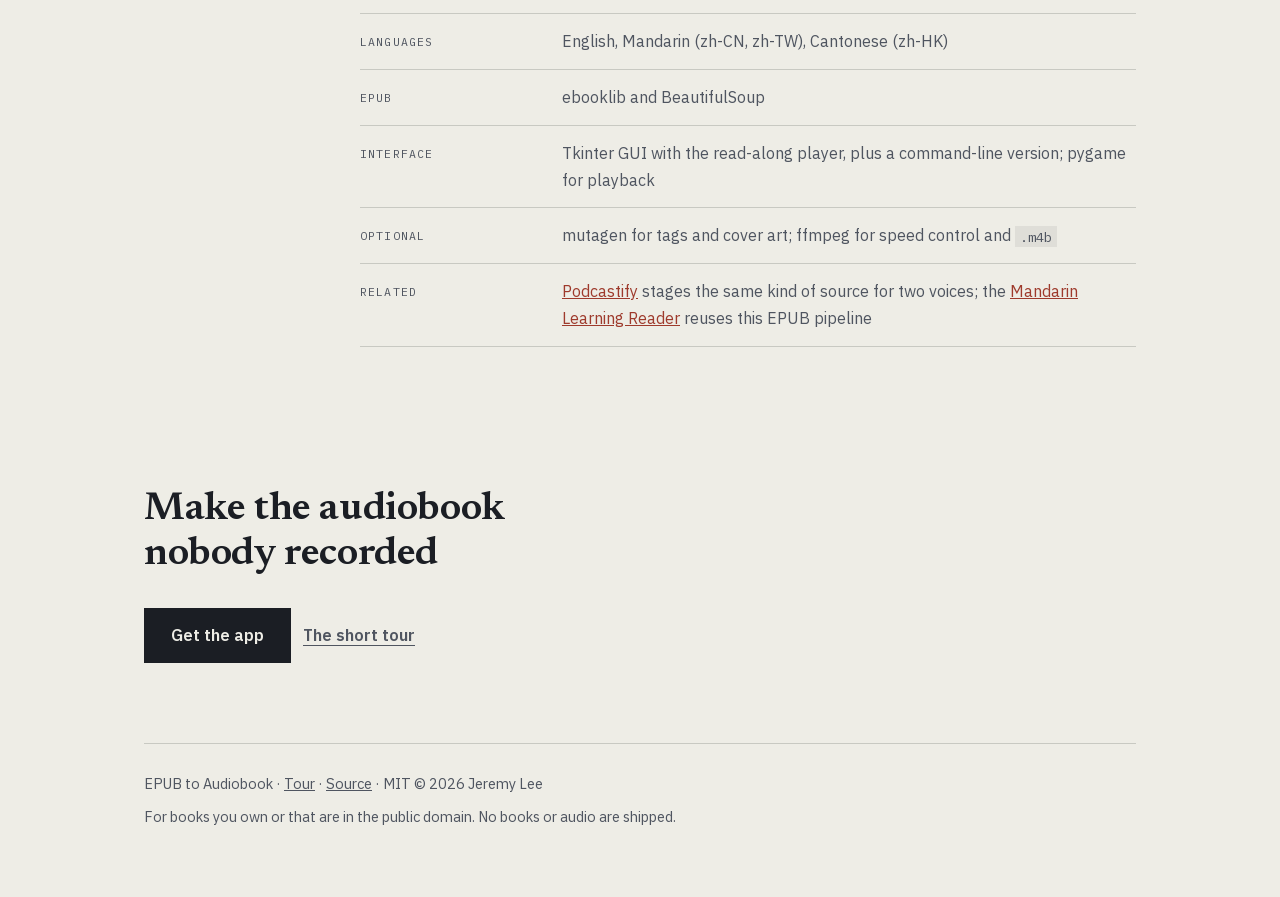
==== commit e5f9ad66: "Refresh README and pages (language family)" ====
--- a/overview/index.html
+++ b/overview/index.html
@@ -3,55 +3,57 @@
 <head>
 <meta charset="utf-8" />
 <meta name="viewport" content="width=device-width, initial-scale=1, viewport-fit=cover" />
-<title>EPUB → Audiobook: turn any book into audio, and read along in sync</title>
-<meta name="description" content="Converts any EPUB into chapter-named audio with natural neural voices, then highlights each sentence in time with the playback. English, Mandarin and Cantonese. Free, local, resumable." />
-<meta name="theme-color" content="#EDEDE7" />
-<meta property="og:title" content="EPUB → Audiobook" />
-<meta property="og:description" content="Chapter detection, neural voices, and a read-along player that highlights the sentence you are hearing. No API key, no cost." />
+<title>EPUB to Audiobook: turn any book into chapter audio and read along in sync</title>
+<meta name="description" content="A Python desktop app that converts an EPUB into chapter-named MP3s or an M4B with free edge-tts neural voices, then highlights each sentence as it plays using edge-tts's own timing events. English, Mandarin and Cantonese." />
+<meta name="theme-color" content="#EEEDE6" />
+<meta property="og:title" content="EPUB to Audiobook" />
+<meta property="og:description" content="Chapter detection with front-matter flags, free neural voices, and a read-along player timed by the speech engine itself." />
 <meta property="og:type" content="article" />
 <meta property="og:url" content="https://lyhjeremy.github.io/epub-to-audiobook/overview/" />
+<link href="" rel="stylesheet" />
 <style>
-@font-face{font-family:"Source Serif 4";src:url("../fonts/SourceSerif4-400.woff2")format("woff2");font-weight:400;font-display:swap}
-@font-face{font-family:"Source Serif 4";src:url("../fonts/SourceSerif4-600.woff2")format("woff2");font-weight:600;font-display:swap}
-@font-face{font-family:"IBM Plex Sans";src:url("../fonts/IBMPlexSans-400.woff2")format("woff2");font-weight:400;font-display:swap}
-@font-face{font-family:"IBM Plex Sans";src:url("../fonts/IBMPlexSans-600.woff2")format("woff2");font-weight:600;font-display:swap}
-@font-face{font-family:"IBM Plex Mono";src:url("../fonts/IBMPlexMono-400.woff2")format("woff2");font-weight:400;font-display:swap}
-
   :root {
-    --paper: #EDEDE7;
-    --card: #F5F5F0;
-    --plate: #F5F5F0;
-    --ink: #1C1E1B;
-    --ink2: #3d3d55;
-    --muted: #52564E;
-    --rule: #C6C7BF;
-    --accent: #2C5852;
-    --accent2: #7A5A1E;
-    --link: #8C3A1E;
-    --serif: Georgia, 'Iowan Old Style', 'Times New Roman', serif;
-    --sans: 'Source Sans 3', -apple-system, system-ui, sans-serif;
-    --mono: 'IBM Plex Mono', ui-monospace, 'SF Mono', monospace;
-    --shadow: 0 1px 2px rgba(26,26,46,.05), 0 10px 34px rgba(26,26,46,.07);
+    --paper: #EEEDE6;
+    --card: #F6F5EF;
+    --plate: #F6F5EF;
+    --ink: #1B1E24;
+    --ink2: #4F5560;
+    --muted: #4F5560;
+    --rule: #C8C9C2;
+    --accent: #9E3A2C;
+    --accent2: #284B73;
+    --link: #9E3A2C;
+    --serif: "Source Serif 4", "Iowan Old Style", "Palatino Linotype", Palatino, serif;
+    --sans: "IBM Plex Sans", "Helvetica Neue", Helvetica, Arial, sans-serif;
+    --mono: "IBM Plex Mono", "SF Mono", Menlo, Consolas, monospace;
+    --display: "Newsreader", "Iowan Old Style", Georgia, serif;
+    --edge: #757A80;
     --spine:  92px;
     --col:    min(100% - 2.6rem, 62rem);
   }
   @media (prefers-color-scheme: dark) {
     :root {
-      --paper: #14141f;
-      --card: #1c1c2a;
-      --plate: #f7f4ec;
-      --ink: #F2EFE6;
-      --ink2: #C9C4B6;
-      --muted: #918B7D;
-      --rule: #33313f;
-      --accent: #A78BFA;
-      --accent2: #E3BC5E;
-      --link: #22D3EE;
-      --shadow: 0 1px 2px rgba(0,0,0,.32), 0 10px 34px rgba(0,0,0,.4);
+      --paper: #181A1F;
+      --card: #21242A;
+      --plate: #21242A;
+      --ink: #E5E6E2;
+      --ink2: #A5AAB3;
+      --muted: #A5AAB3;
+      --rule: #3A3E45;
+      --accent: #D88E80;
+      --accent2: #86A9D6;
+      --link: #D88E80;
+      --edge: #6B7079;
     }
   }
 
-  * { box-sizing: border-box; }
+  @font-face{font-family:"Source Serif 4";src:url("../fonts/SourceSerif4-400.woff2")format("woff2");font-weight:400;font-display:swap}
+  @font-face{font-family:"Source Serif 4";src:url("../fonts/SourceSerif4-600.woff2")format("woff2");font-weight:600;font-display:swap}
+  @font-face{font-family:"IBM Plex Sans";src:url("../fonts/IBMPlexSans-400.woff2")format("woff2");font-weight:400;font-display:swap}
+  @font-face{font-family:"IBM Plex Sans";src:url("../fonts/IBMPlexSans-600.woff2")format("woff2");font-weight:600;font-display:swap}
+  @font-face{font-family:"IBM Plex Mono";src:url("../fonts/IBMPlexMono-400.woff2")format("woff2");font-weight:400;font-display:swap}
+
+  * { box-sizing: border-box; border-radius: 0; }
   html { scroll-behavior: smooth; }
   body {
     margin: 0; background: var(--paper); color: var(--ink);
@@ -210,52 +212,89 @@
     html { scroll-behavior: auto; }
     .btn { }
   }
-
+  @font-face{font-family:"Newsreader";src:url("../fonts/Newsreader-600.woff2")format("woff2");font-weight:600;font-style:normal;font-display:swap}
+  @font-face{font-family:"Newsreader";src:url("../fonts/Newsreader-400i.woff2")format("woff2");font-weight:400;font-style:italic;font-display:swap}
+
+  .btn:hover { transform: none; background: var(--accent); border-color: var(--accent); color: var(--paper); }
+  .pull { border: 1px solid var(--edge); border-left: 1px solid var(--edge); background: transparent; }
+  .term { background: var(--card); color: var(--ink); border: 1px solid var(--rule); }
+  .term .c { color: var(--muted); } .term .g { color: var(--accent2); } .term .y { color: var(--accent); }
+  .logo, .hero h1, h2, .claim .n, .bignum { font-family: var(--display); }
+
+  /* Language: a well-set book. Newsreader display, italic glosses, notes in the margin. */
+  .logo { font-weight: 600; font-size: 23px; letter-spacing: 0; }
+  .hero h1 { font-weight: 600; font-size: clamp(42px, 6.6vw, 80px); letter-spacing: -.015em; line-height: 1.02; max-width: 16ch; }
+  .kicker { font-family: var(--display); font-style: italic; font-weight: 400; font-size: clamp(20px, 2.3vw, 25px); color: var(--accent2); }
+  h2 { font-weight: 600; letter-spacing: -.01em; font-size: clamp(29px, 3.9vw, 40px); }
+  .claim, .claim:first-child, .claim:nth-child(2) { border-top: 1px solid var(--rule); }
+  .claim .n { font-weight: 600; font-size: 44px; letter-spacing: -.01em; color: var(--accent2); }
+  .bignum { font-weight: 600; color: var(--accent2); }
+  .eyebrow { font-family: var(--display); font-style: italic; text-transform: none; letter-spacing: 0;
+             font-size: 18px; font-weight: 400; color: var(--accent); }
+  :root { --spine: 0px; }
+  .route::before, .stop::before { display: none; }
+  .stop { padding-left: 0; }
+  @media (min-width: 980px) {
+    .stop { display: grid; grid-template-columns: 11rem minmax(0, 1fr); column-gap: 40px; }
+    .stop > * { grid-column: 2; }
+    .stop > .eyebrow { grid-column: 1; grid-row: 1 / span 2; text-align: right; padding-top: 14px;
+                       border-top: 1px solid var(--rule); }
+  }
+
+
+  /* Signature: the drift fix, set as a two-line comparison. */
+  .drift { margin: 26px 0 0; border-top: 2px solid var(--ink); border-bottom: 1px solid var(--rule); }
+  .drift div { display: grid; grid-template-columns: 5.5rem minmax(0,1fr); gap: 0 18px; padding: 12px 0; align-items: baseline; }
+  .drift div + div { border-top: 1px solid var(--rule); }
+  .drift b { font-family: var(--display); font-weight: 600; font-size: 34px; line-height: 1; color: var(--accent2); }
+  .drift div:first-child b { color: var(--accent); }
+  .drift span { font-family: var(--display); font-style: italic; font-size: 19px; color: var(--ink2); line-height: 1.4; }
+  .term-cap { margin: 11px 0 0; font-family: var(--sans); font-size: 14.5px; color: var(--muted); line-height: 1.5; max-width: 64ch; }
 </style>
 </head>
 <body>
 <div class="wrap">
   <header class="masthead">
-    <div class="logo"><span class="dot" aria-hidden="true"></span>EPUB → Audiobook</div>
+    <div class="logo">EPUB to Audiobook</div>
     <div class="tagline">any book, read aloud and highlighted</div>
   </header>
 
   <section class="hero">
-    <p class="kicker">Plenty of books you own will never be recorded.</p>
-    <h1>Record them yourself, for nothing, in a voice you can stand.</h1>
+    <p class="kicker">A free desktop app, English, Mandarin and Cantonese</p>
+    <h1>Turn any EPUB into an audiobook and read along as it plays.</h1>
 
     <p class="hero-sub">
-      Point it at any <code>.epub</code> and get a folder of clean, chapter-named
-      audio files. Then <strong>read along while it plays</strong>, with the current
-      sentence highlighted in time using the speech engine's own word timings. It
-      handles <strong>English, Mandarin and Cantonese</strong>, runs entirely on
-      your own machine, needs no API key, and costs nothing.
+      Point it at a <code>.epub</code> and it detects the chapters, flags front and
+      back matter, and renders chapter-named MP3s (or one <code>.m4b</code> with
+      chapter markers) with Microsoft's free edge-tts neural voices. The player
+      then highlights each sentence as it is spoken, timed by the boundary events
+      edge-tts emits with the audio. No API key and no cost.
     </p>
 
     <div class="cta-row">
       <a class="btn btn-primary" href="https://github.com/lyhjeremy/epub-to-audiobook">Get the app</a>
-      <a class="textlink" href="../">or the quick tour</a>
+      <a class="textlink" href="../">The short tour</a>
     </div>
 
     <div class="claims">
       <div class="claim">
-        <div class="n">$0</div>
-        <p>Microsoft <code>edge-tts</code> neural voices, with no API key and no
-           per-character billing.</p>
+        <div class="n">14</div>
+        <p>sections found in a 45,646-word book, three flagged as likely junk
+           (contents, "Also by", copyright).</p>
+      </div>
+      <div class="claim">
+        <div class="n">~5h 4m</div>
+        <p>estimated runtime for that book, at about 900 characters a minute for
+           English (300 for Chinese).</p>
       </div>
       <div class="claim">
         <div class="n">3</div>
-        <p>languages, including Cantonese, with the sentence splitting and font
-           handling each one actually needs.</p>
+        <p>languages: English, Mandarin (Mainland and Taiwan voices) and Cantonese
+           (Hong Kong voices).</p>
       </div>
       <div class="claim">
-        <div class="n">Resumable</div>
-        <p>Each chapter is written atomically. Re-run after a crash and it skips
-           what is already done.</p>
-      </div>
-      <div class="claim">
-        <div class="n">.mp3 or .m4b</div>
-        <p>Per-chapter files with ID3 tags and cover art, or one audiobook file
+        <div class="n">.mp3 / .m4b</div>
+        <p>per-chapter files with ID3 tags and cover art, or one audiobook file
            with chapter markers.</p>
       </div>
     </div>
@@ -266,13 +305,12 @@
 <div class="route">
 
   <section class="stop stop--key">
-    <p class="eyebrow">↓ the first thing it does</p>
-    <h2>It finds the chapters, and flags the junk</h2>
-    <p>
-      Before synthesising anything it parses the book and shows you what it found.
-      This is a real run against a 45,000-word book. Note that it separates actual
-      chapters from front and back matter, estimates the finished runtime, and
-      works out how many parts each chapter needs:
+    <p class="eyebrow">Step one</p>
+    <h2>It finds the chapters and flags the junk</h2>
+    <p>
+      Before synthesizing anything, <code>--list</code> parses the book and prints
+      what it found: real chapters, front and back matter, word counts, an
+      estimated runtime, and how many parts each chapter will be split into.
     </p>
     <div class="term">
 <pre>$ python "App V6/epub_to_audiobook_v6.py" --list "What I Talk About When I Talk About Running.epub"
@@ -301,109 +339,98 @@
 
 (dry run, nothing synthesised)</pre>
     </div>
+    <p class="term-cap">A real run of the V6 command-line tool on an EPUB of Haruki Murakami's memoir, which is not in the repo. The tool's last line prints an em dash, shown here as a comma.</p>
     <p style="margin-top:22px">
-      The <code>[junk?]</code> flags are the useful part. Contents, "Also by", and
-      the copyright page are marked so you can untick them in one click instead of
-      finding out three hours later that your audiobook opens with a list of
-      trademarks.
+      The <code>[junk?]</code> flags come from title and filename patterns plus a
+      minimum length. They are flags, never silent drops: the GUI lets you untick
+      them, and <code>--skip-junk</code> drops them on the command line.
     </p>
   </section>
 
   <section class="stop">
-    <p class="eyebrow">↓ the reason to build this rather than buy one</p>
-    <h2>Read along, in sync</h2>
-    <p>
-      The player highlights each sentence as it is spoken, driven by the timing data
-      <code>edge-tts</code> emits alongside the audio rather than by guessing from
-      character counts. For a language learner that is the whole feature: you hear
-      the sentence and see exactly which words are producing the sounds.
-    </p>
-    <p>
-      It is also why the Chinese support took real work. Splitting on <code>。！？；</code>
-      rather than on periods, estimating length by characters rather than words,
-      and picking the right font and voice automatically are each small things that
-      the naive version gets wrong in a way that makes the highlight drift out of
-      sync within a paragraph.
-    </p>
-    <div class="grid">
-      <div class="cell">
-        <h3>Chapter detection</h3>
-        <p>Extracts the text, finds chapter boundaries, and skips cover, copyright
-           and index pages.</p>
-      </div>
-      <div class="cell">
-        <h3>Crash-safe</h3>
-        <p>Each chapter is written atomically, so an interrupted run leaves no
-           half-file and a re-run resumes.</p>
-      </div>
-      <div class="cell">
-        <h3>Player conveniences</h3>
-        <p>Light and dark themes, adjustable speed, font and size, auto-advance,
-           resume, a sleep timer and keyboard shortcuts.</p>
-      </div>
-      <div class="cell">
-        <h3>Export options</h3>
-        <p>Per-chapter <code>.mp3</code> with ID3 tags and embedded cover, or a
-           single <code>.m4b</code> with chapter markers.</p>
-      </div>
+    <p class="eyebrow">Read-along</p>
+    <h2>Timed by the speech engine</h2>
+    <p>
+      V2 split each chapter into sentences with its own splitter, then matched those
+      sentences to edge-tts's boundary events by greedy text matching. The two
+      rarely produced the same number of segments, so the highlight drifted further
+      out of sync the longer a track ran.
+    </p>
+    <div class="drift">
+      <div><b>86</b><span>segments timed by edge-tts in one part</span></div>
+      <div><b>77</b><span>sentences from the app's own splitter for the same part</span></div>
     </div>
+    <p style="margin-top:22px">
+      Since V3 the player uses edge-tts's boundary events directly as the highlight
+      units, so each highlighted span is exactly the span the engine timed. Units
+      are made contiguous so the highlight never flickers between sentences, and
+      the real audio duration is stored for an exact seek bar. The timings live in
+      a <code>.subs.json</code> sidecar next to each MP3.
+    </p>
+    <p>
+      Chinese needed its own handling: splitting on 。！？；, sizing parts by
+      characters at about 300 a minute, and switching the reader to PingFang SC, HK
+      or TC. edge-tts's own Chinese sentence timing keeps Mandarin and Cantonese in
+      sync the same way.
+    </p>
+    <dl class="specs">
+      <div class="spec"><dt>Crash-safe</dt><dd>Each chapter renders to a <code>.part</code> file and is renamed into place with <code>os.replace</code>; a re-run skips finished chapters</dd></div>
+      <div class="spec"><dt>Speed</dt><dd>ffmpeg <code>atempo</code> renders a pitch-preserving copy at the chosen speed, cached</dd></div>
+      <div class="spec"><dt>Player</dt><dd>Light and dark themes, font, size and highlight settings, auto-advance, resume, a sleep timer, keyboard shortcuts</dd></div>
+      <div class="spec"><dt>Export</dt><dd>Per-chapter <code>.mp3</code> with ID3 tags and embedded cover (mutagen), or a single <code>.m4b</code> with chapter markers (ffmpeg)</dd></div>
+    </dl>
   </section>
 
   <section class="stop">
-    <p class="eyebrow">↓ six versions of one lesson</p>
-    <h2>V6 is entirely about ffmpeg not being where you left it</h2>
-    <p>
-      The version history is a fair summary of what building a desktop tool is
-      actually like. V1 was the pipeline. V2 added the timing sidecars that make the
-      read-along possible. V3 and V4 were the interface. V5 was Chinese.
-    </p>
-    <p>
-      <strong>V6 is almost entirely robust ffmpeg discovery</strong>, so that speed
-      control and <code>.m4b</code> export work on a fresh machine without the user
-      editing their PATH, with actionable errors when they still do not, and the
-      option to ship ffmpeg next to the app. That is an unglamorous release, and it
-      is the one that decides whether anybody else can run the thing.
+    <p class="eyebrow">Six versions</p>
+    <h2>V6 is about finding ffmpeg</h2>
+    <p>
+      V1 was the pipeline: extraction, chapter detection, synthesis, atomic writes
+      and resume. V2 added the timing sidecars, tags and <code>.m4b</code>. V3 and
+      V4 were the interface and the drift fix. V5 added Chinese.
+    </p>
+    <p>
+      V6 is almost entirely ffmpeg discovery. It looks in the usual install
+      locations (winget, Chocolatey, Scoop, Homebrew, <code>/usr/bin</code>, a
+      bundled <code>ffmpeg/</code> folder, or <code>FFMPEG_DIR</code>) as well as
+      PATH, prints the exact install command for your OS when ffmpeg is missing, and
+      will use an ffmpeg shipped next to the app. Speed control and <code>.m4b</code>
+      export now work on a fresh machine.
     </p>
   </section>
 
   <section class="stop stop--warn">
-    <p class="eyebrow">↓ what you should know</p>
+    <p class="eyebrow">Limitations</p>
     <h2>Desktop only, and you bring the books</h2>
     <p>
-      This is a Python desktop app with a Tkinter interface, not a web app. There is
-      nothing to click into from a browser. You install a few dependencies and run
-      it, with launchers provided for Windows and macOS and a script that builds a
-      double-clickable macOS <code>.app</code>.
-    </p>
-    <p>
-      It also ships <strong>code only</strong>. No books, no audio. Synthesis needs
-      the internet, because the voices are Microsoft's hosted neural ones; ffmpeg is
-      optional and only needed for speed control and single-file export.
-    </p>
-    <p>
-      Point it at books you own or public-domain titles. The repository contains no
-      copyrighted text and the output is for personal use.
-    </p>
-    <p>
-      <em>A note on this page: there are no screenshots of the player here yet. The
-      interface is real and the CLI output above is a genuine run, but a capture of
-      the desktop window was blocked by a macOS screen-recording permission prompt
-      and has not been retaken.</em>
+      It is a Python desktop app with a Tkinter interface, so there is nothing to
+      try in a browser. Launchers are included for Windows and macOS, plus a script
+      that builds a double-clickable macOS <code>.app</code>.
+    </p>
+    <p>
+      Synthesis needs an internet connection, because the voices are Microsoft's
+      hosted edge-tts service. ffmpeg is optional and needed only for speed control
+      and <code>.m4b</code>. The repository ships code only, with no books or audio;
+      use books you own or public-domain titles, for personal listening.
+    </p>
+    <p>
+      There are no screenshots of the player on this page. A capture of the
+      desktop window was blocked by a macOS screen-recording permission prompt and
+      has not been retaken, so the command-line output above is the only captured
+      output shown.
     </p>
   </section>
 
   <section class="stop stop--end">
-    <p class="eyebrow">Finish · what it is built on</p>
-    <h2>Free, local, and dependency-light</h2>
+    <p class="eyebrow">Built with</p>
+    <h2>Free and local apart from the voices</h2>
     <dl class="specs">
-      <div class="spec"><dt>Voices</dt><dd>Microsoft <code>edge-tts</code> neural voices, no API key, no cost</dd></div>
-      <div class="spec"><dt>Languages</dt><dd>English, Mandarin (Mainland and Taiwan), Cantonese (Hong Kong)</dd></div>
-      <div class="spec"><dt>Read-along</dt><dd>Driven by <code>edge-tts</code>'s own word-timing data, not estimated</dd></div>
-      <div class="spec"><dt>EPUB parsing</dt><dd><code>ebooklib</code> + BeautifulSoup</dd></div>
-      <div class="spec"><dt>Playback</dt><dd><code>pygame</code></dd></div>
-      <div class="spec"><dt>Optional</dt><dd><code>mutagen</code> for tags and cover art; <code>ffmpeg</code> for speed control and <code>.m4b</code></dd></div>
-      <div class="spec"><dt>Interfaces</dt><dd>A graphical app with the read-along player, and a command-line version</dd></div>
-      <div class="spec"><dt>Related</dt><dd><a href="https://lyhjeremy.github.io/podcastify/">Podcastify</a> takes the same source text and stages it for two voices instead of one</dd></div>
+      <div class="spec"><dt>Voices</dt><dd>Microsoft edge-tts neural voices, no API key; default en-US-GuyNeural</dd></div>
+      <div class="spec"><dt>Languages</dt><dd>English, Mandarin (zh-CN, zh-TW), Cantonese (zh-HK)</dd></div>
+      <div class="spec"><dt>EPUB</dt><dd>ebooklib and BeautifulSoup</dd></div>
+      <div class="spec"><dt>Interface</dt><dd>Tkinter GUI with the read-along player, plus a command-line version; pygame for playback</dd></div>
+      <div class="spec"><dt>Optional</dt><dd>mutagen for tags and cover art; ffmpeg for speed control and <code>.m4b</code></dd></div>
+      <div class="spec"><dt>Related</dt><dd><a href="https://lyhjeremy.github.io/podcastify/">Podcastify</a> stages the same kind of source for two voices; the <a href="https://lyhjeremy.github.io/mandarin-learning-reader/">Mandarin Learning Reader</a> reuses this EPUB pipeline</dd></div>
     </dl>
   </section>
 
@@ -415,14 +442,14 @@
     <h2>Make the audiobook nobody recorded</h2>
     <div class="cta-row">
       <a class="btn btn-primary" href="https://github.com/lyhjeremy/epub-to-audiobook">Get the app</a>
-      <a class="textlink" href="../">or the quick tour</a>
+      <a class="textlink" href="../">The short tour</a>
     </div>
   </section>
 
   <footer>
     <p>
-      EPUB → Audiobook ·
-      <a href="../">Showcase</a> ·
+      EPUB to Audiobook ·
+      <a href="../">Tour</a> ·
       <a href="https://github.com/lyhjeremy/epub-to-audiobook">Source</a> ·
       MIT © 2026 Jeremy Lee
     </p>
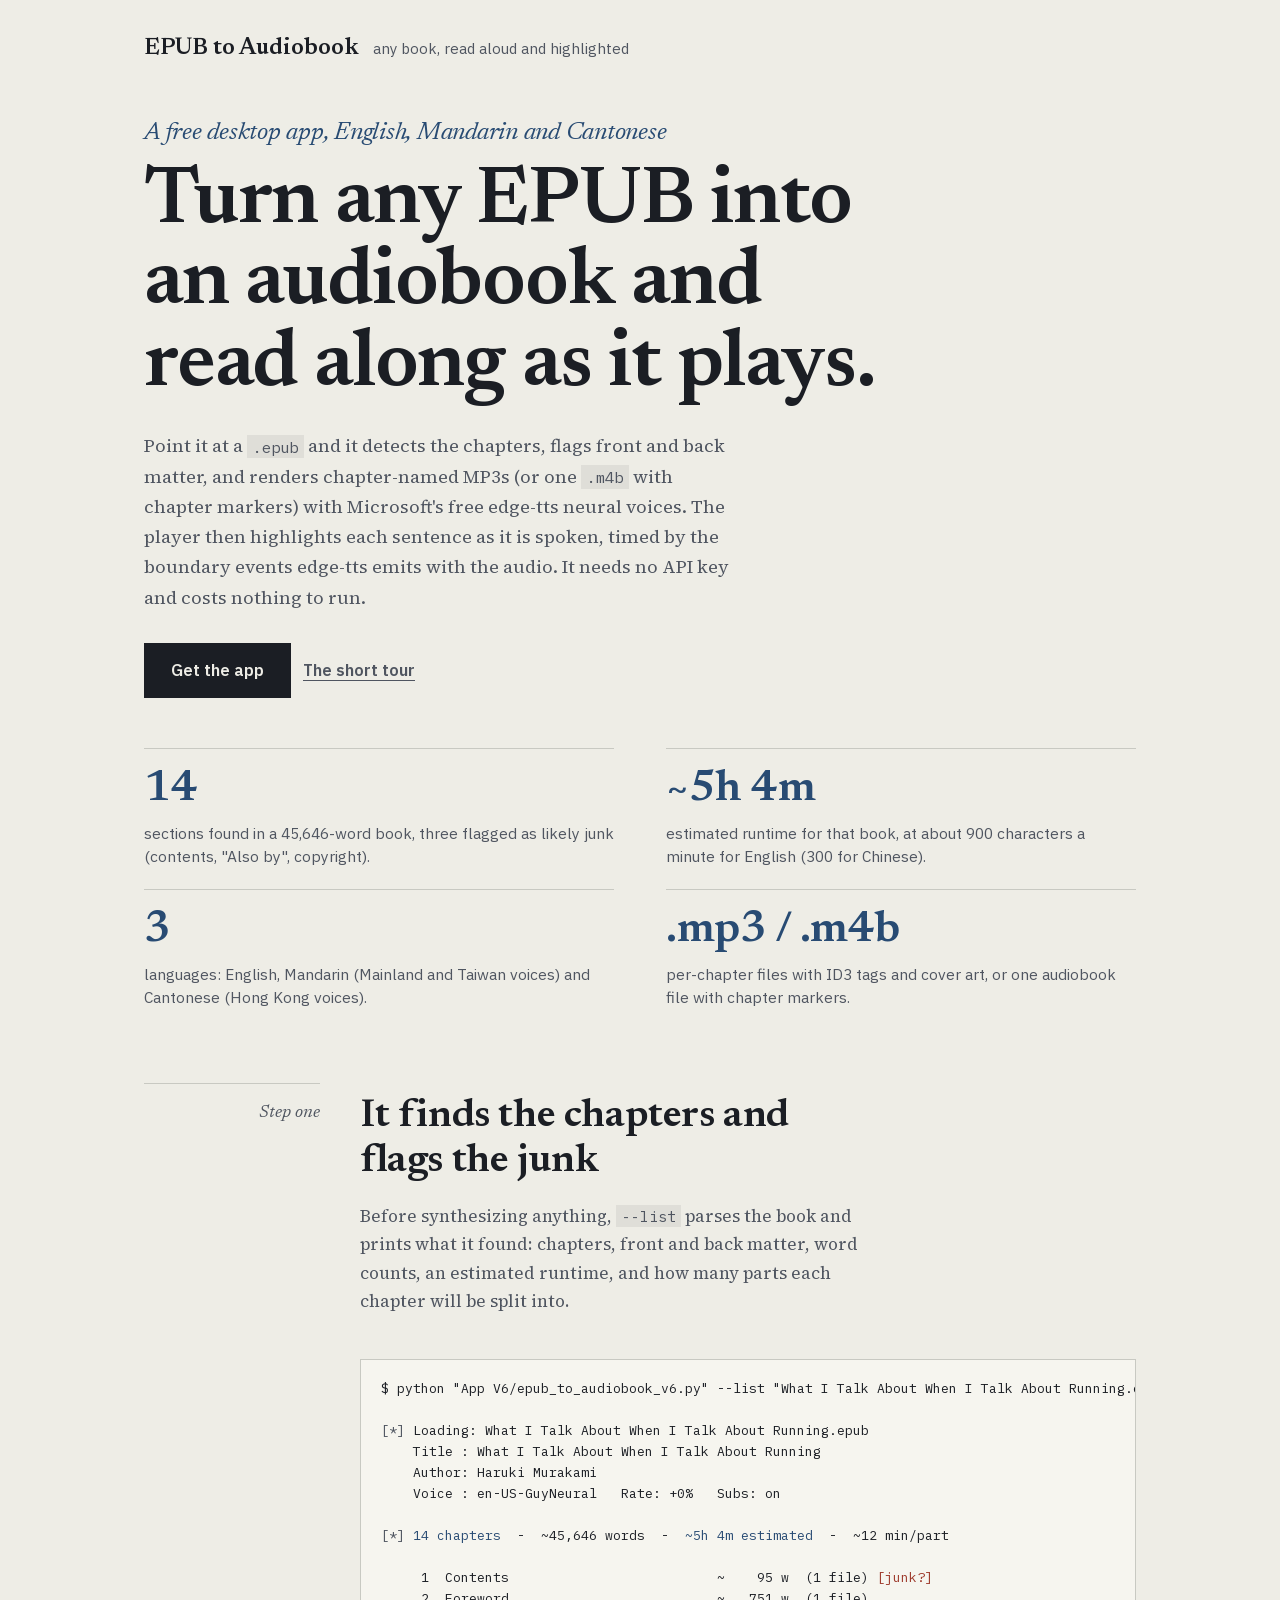
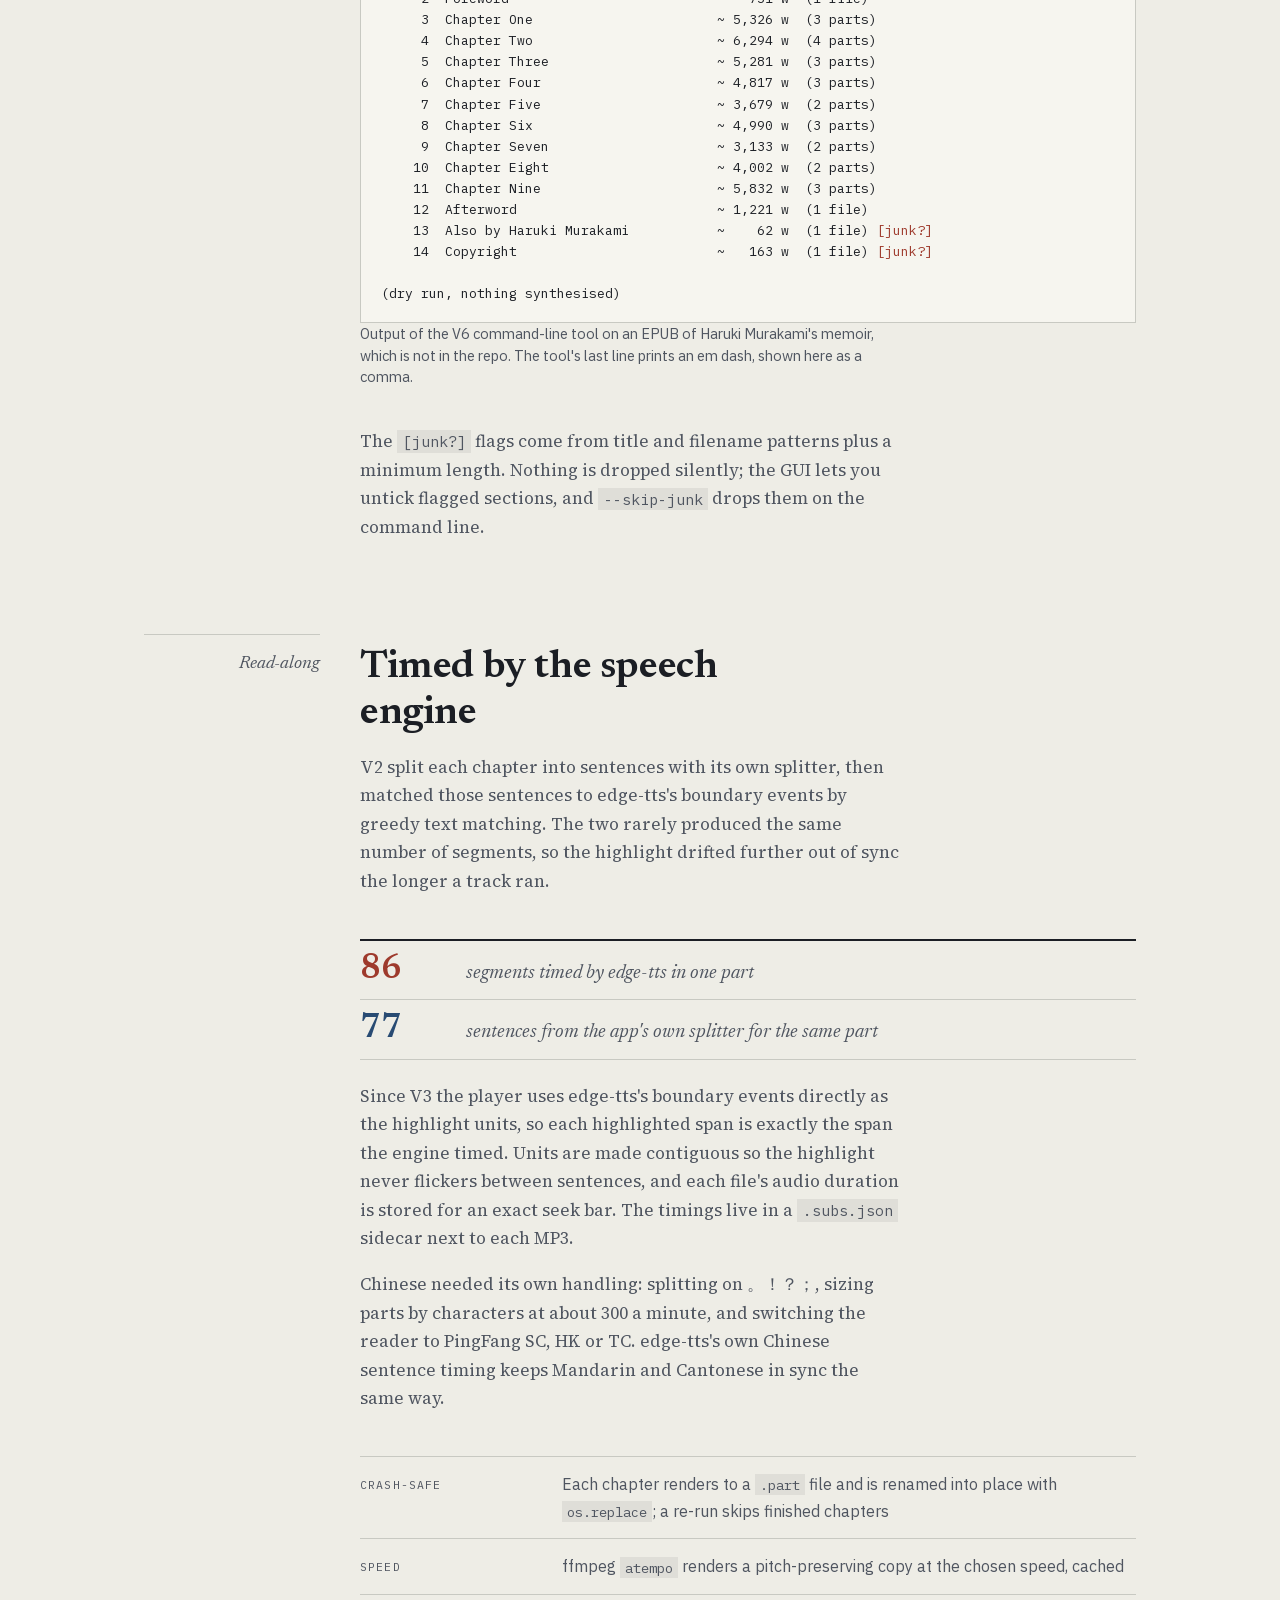
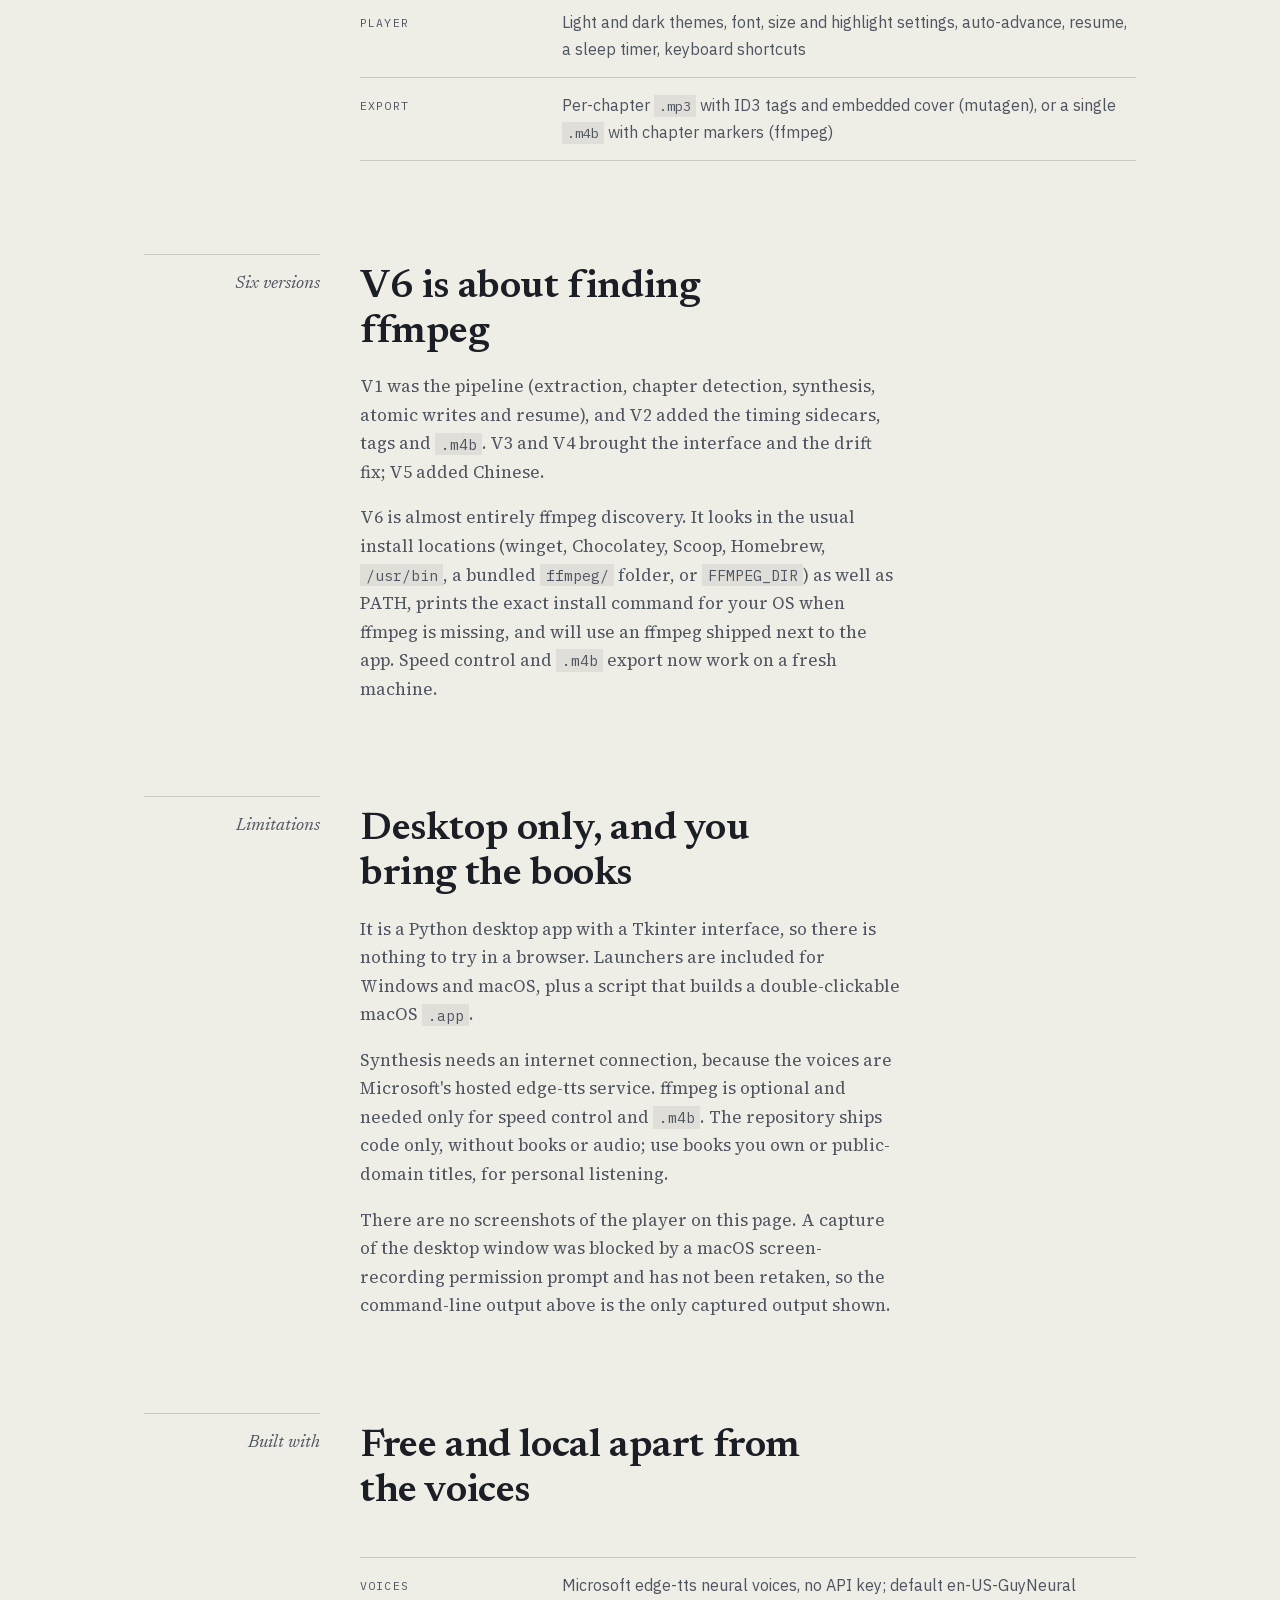
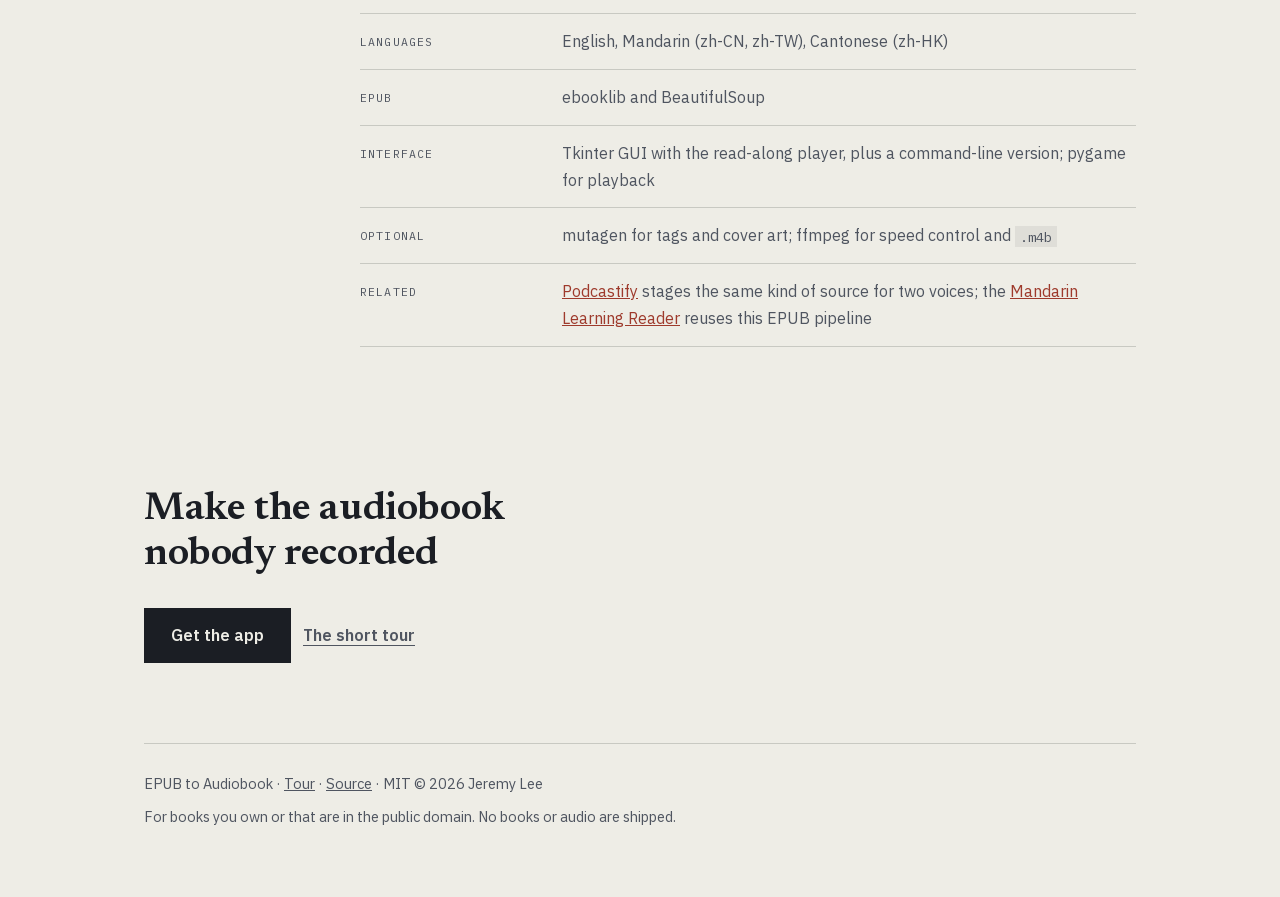
==== commit d89935e6: "Plainer prose in the READMEs, landing and overview pages" ====
--- a/overview/index.html
+++ b/overview/index.html
@@ -268,7 +268,7 @@
       back matter, and renders chapter-named MP3s (or one <code>.m4b</code> with
       chapter markers) with Microsoft's free edge-tts neural voices. The player
       then highlights each sentence as it is spoken, timed by the boundary events
-      edge-tts emits with the audio. No API key and no cost.
+      edge-tts emits with the audio. It needs no API key and costs nothing to run.
     </p>
 
     <div class="cta-row">
@@ -309,7 +309,7 @@
     <h2>It finds the chapters and flags the junk</h2>
     <p>
       Before synthesizing anything, <code>--list</code> parses the book and prints
-      what it found: real chapters, front and back matter, word counts, an
+      what it found: chapters, front and back matter, word counts, an
       estimated runtime, and how many parts each chapter will be split into.
     </p>
     <div class="term">
@@ -339,11 +339,11 @@
 
 (dry run, nothing synthesised)</pre>
     </div>
-    <p class="term-cap">A real run of the V6 command-line tool on an EPUB of Haruki Murakami's memoir, which is not in the repo. The tool's last line prints an em dash, shown here as a comma.</p>
+    <p class="term-cap">Output of the V6 command-line tool on an EPUB of Haruki Murakami's memoir, which is not in the repo. The tool's last line prints an em dash, shown here as a comma.</p>
     <p style="margin-top:22px">
       The <code>[junk?]</code> flags come from title and filename patterns plus a
-      minimum length. They are flags, never silent drops: the GUI lets you untick
-      them, and <code>--skip-junk</code> drops them on the command line.
+      minimum length. Nothing is dropped silently; the GUI lets you untick flagged
+      sections, and <code>--skip-junk</code> drops them on the command line.
     </p>
   </section>
 
@@ -364,7 +364,7 @@
       Since V3 the player uses edge-tts's boundary events directly as the highlight
       units, so each highlighted span is exactly the span the engine timed. Units
       are made contiguous so the highlight never flickers between sentences, and
-      the real audio duration is stored for an exact seek bar. The timings live in
+      each file's audio duration is stored for an exact seek bar. The timings live in
       a <code>.subs.json</code> sidecar next to each MP3.
     </p>
     <p>
@@ -385,9 +385,9 @@
     <p class="eyebrow">Six versions</p>
     <h2>V6 is about finding ffmpeg</h2>
     <p>
-      V1 was the pipeline: extraction, chapter detection, synthesis, atomic writes
-      and resume. V2 added the timing sidecars, tags and <code>.m4b</code>. V3 and
-      V4 were the interface and the drift fix. V5 added Chinese.
+      V1 was the pipeline (extraction, chapter detection, synthesis, atomic writes
+      and resume), and V2 added the timing sidecars, tags and <code>.m4b</code>.
+      V3 and V4 brought the interface and the drift fix; V5 added Chinese.
     </p>
     <p>
       V6 is almost entirely ffmpeg discovery. It looks in the usual install
@@ -410,8 +410,7 @@
     <p>
       Synthesis needs an internet connection, because the voices are Microsoft's
       hosted edge-tts service. ffmpeg is optional and needed only for speed control
-      and <code>.m4b</code>. The repository ships code only, with no books or audio;
-      use books you own or public-domain titles, for personal listening.
+      and <code>.m4b</code>. The repository ships code only, without books or audio; use books you own or public-domain titles, for personal listening.
     </p>
     <p>
       There are no screenshots of the player on this page. A capture of the
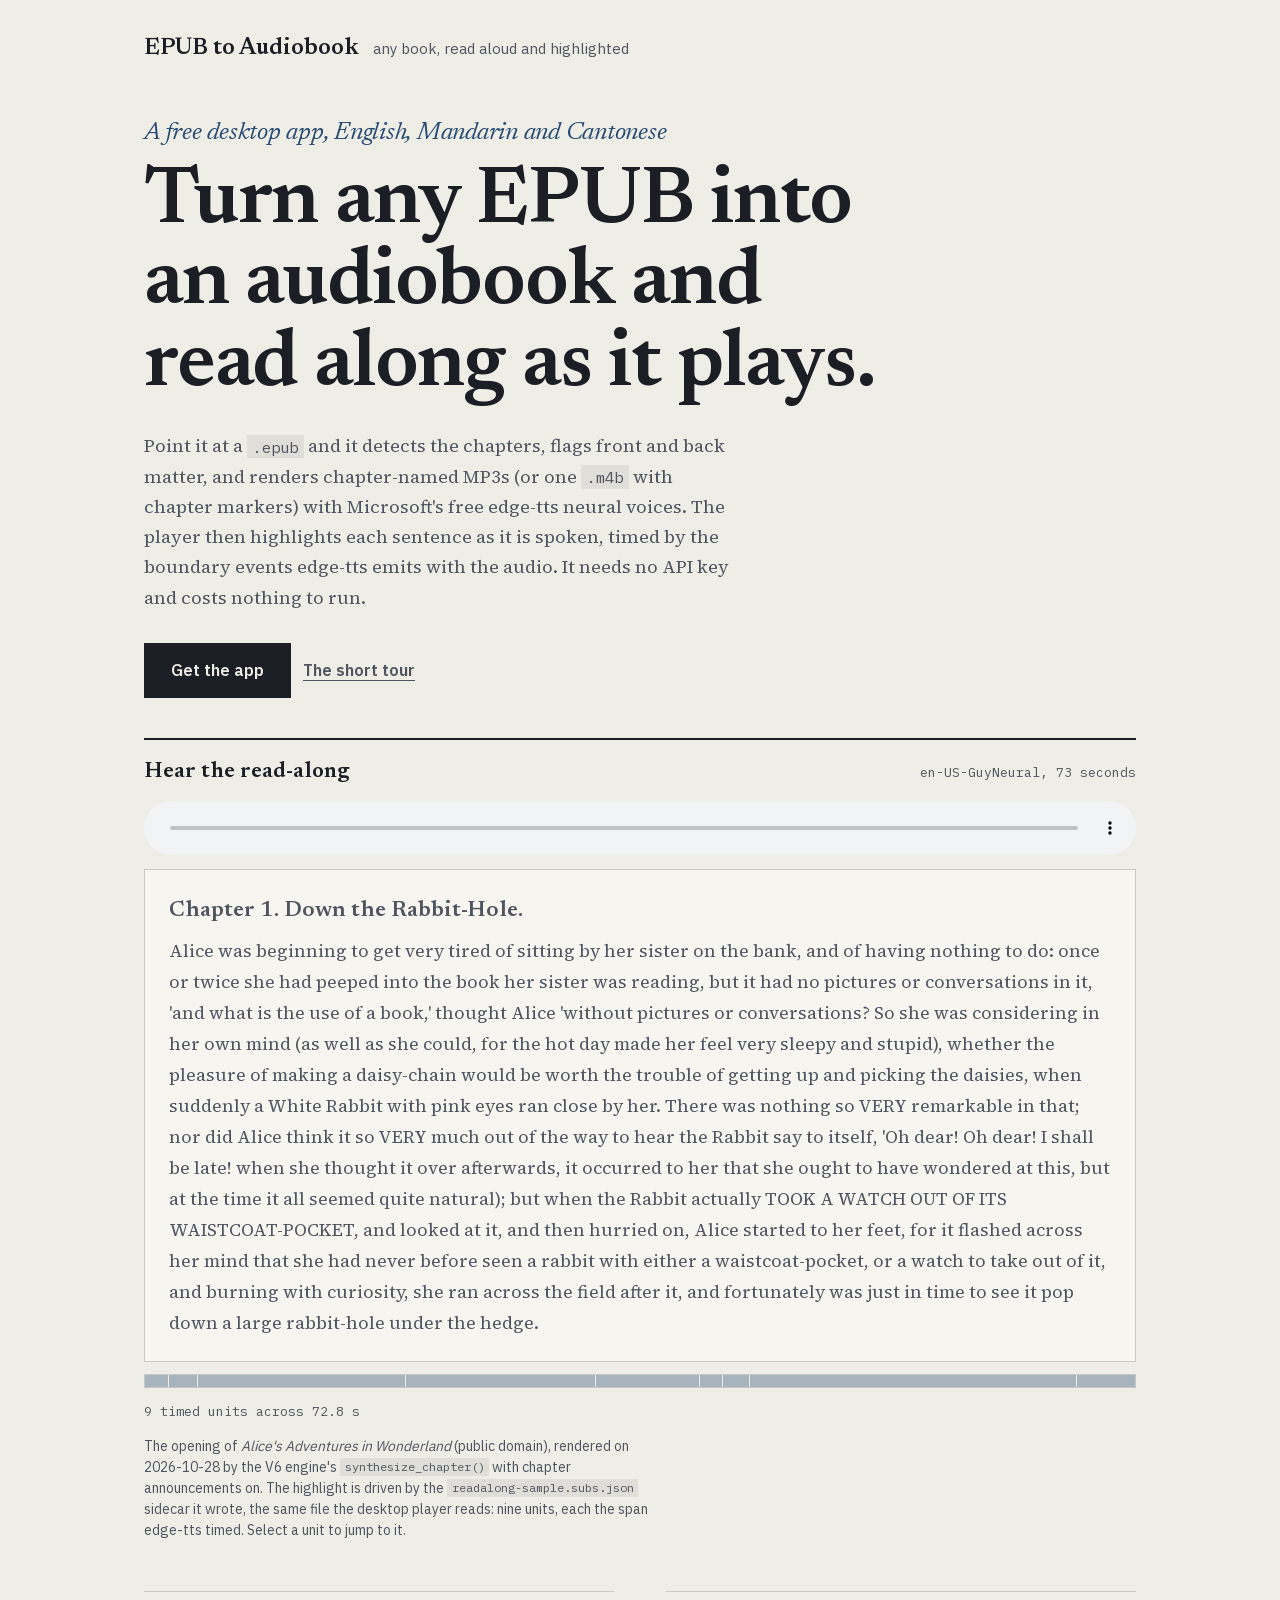
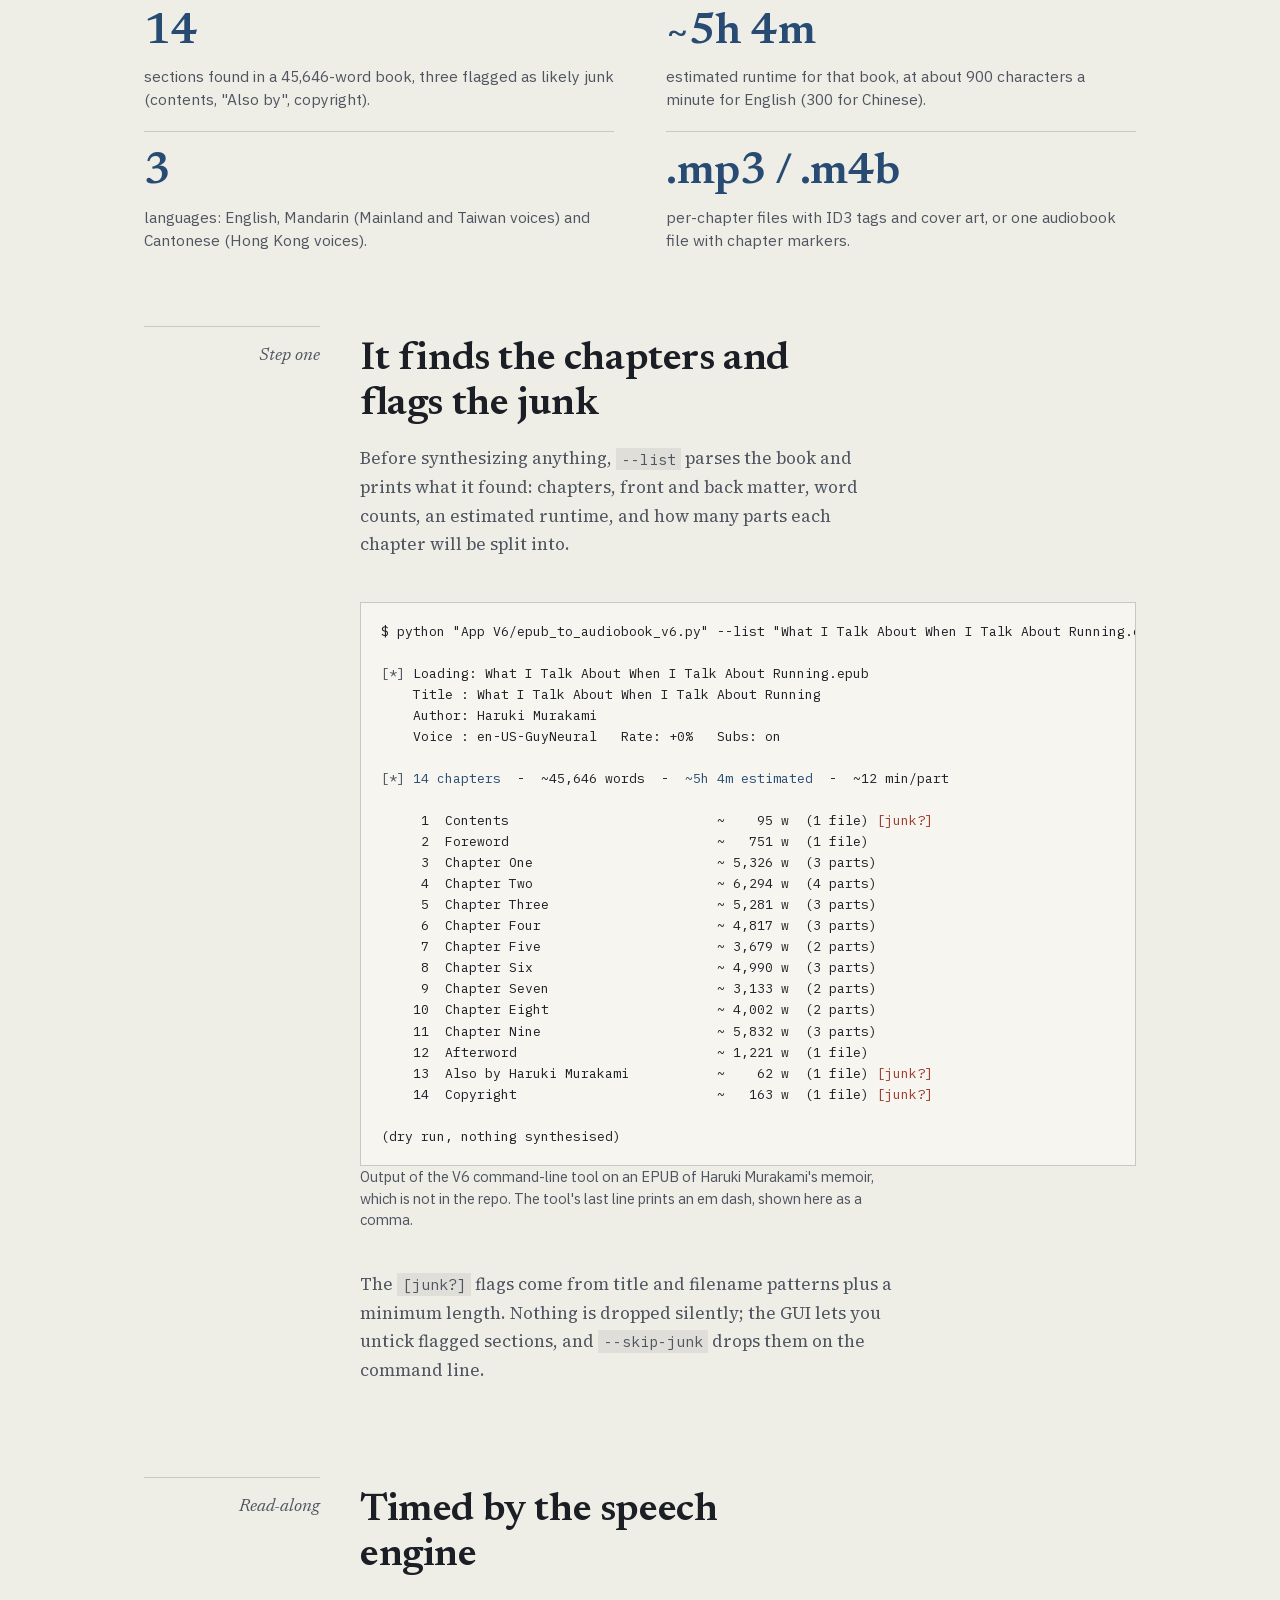
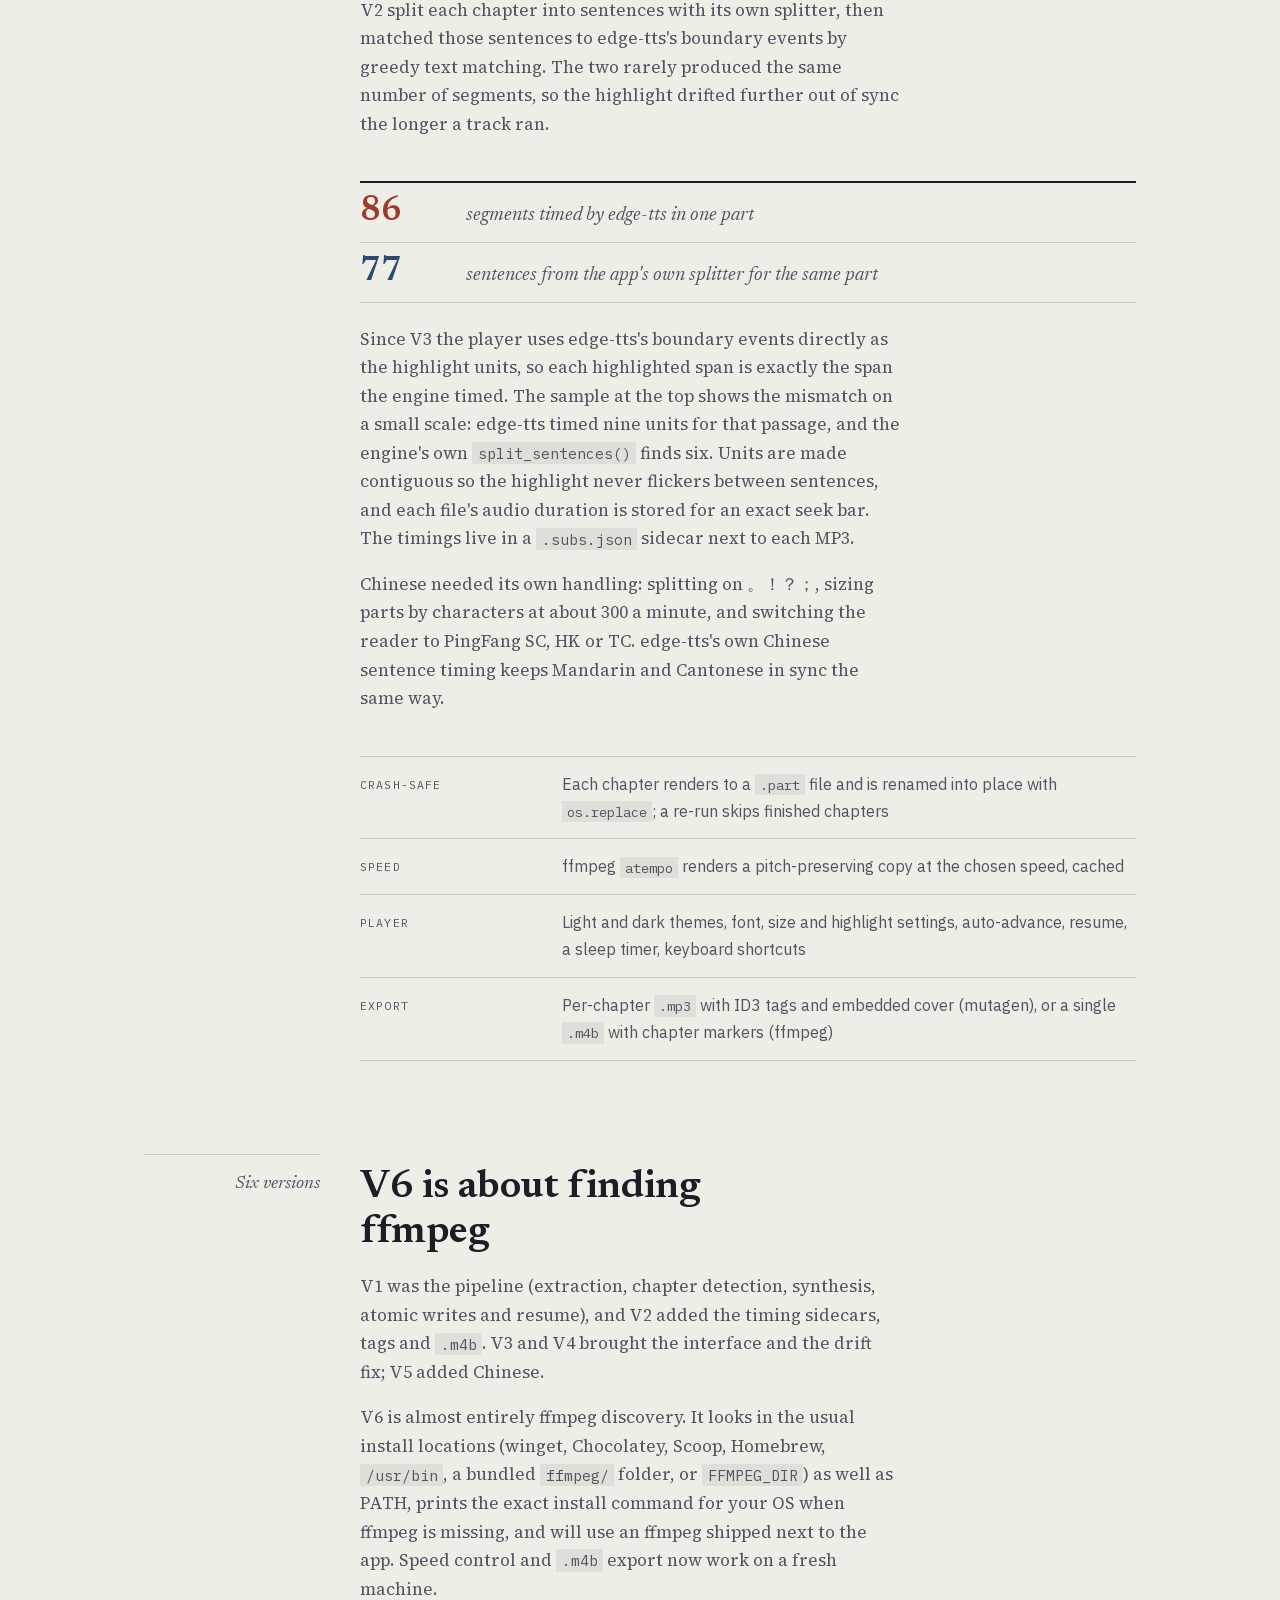
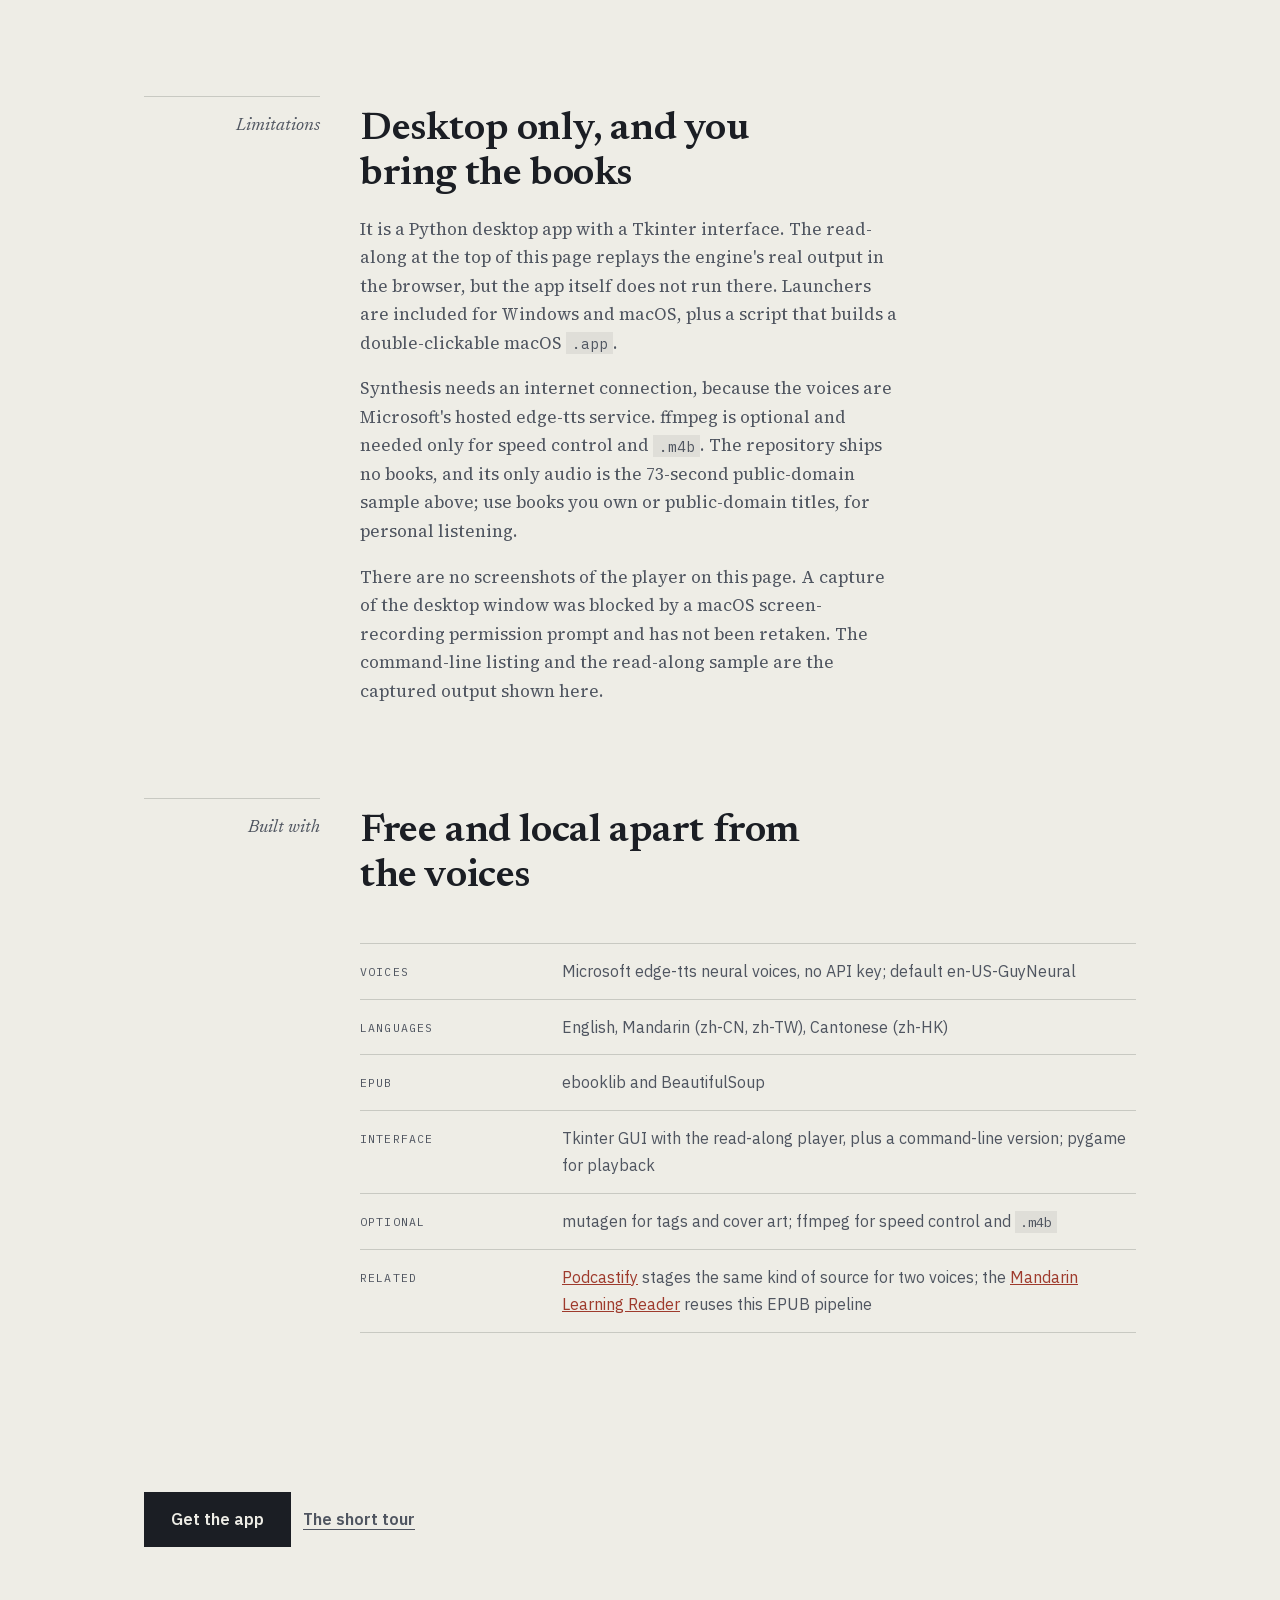
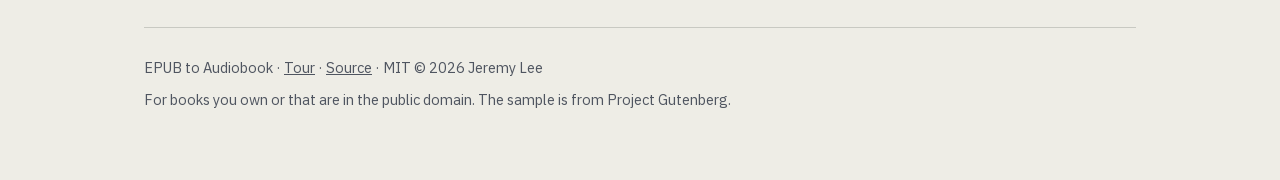
==== commit fa24e391: "Overview: in-page read-along replay of a public-domain sample rendered by the V6 engine" ====
--- a/overview/index.html
+++ b/overview/index.html
@@ -250,6 +250,26 @@
   .drift div:first-child b { color: var(--accent); }
   .drift span { font-family: var(--display); font-style: italic; font-size: 19px; color: var(--ink2); line-height: 1.4; }
   .term-cap { margin: 11px 0 0; font-family: var(--sans); font-size: 14.5px; color: var(--muted); line-height: 1.5; max-width: 64ch; }
+
+  /* Read-along, replayed in the page from the engine's own sidecar. */
+  .ra { margin: 40px 0 0; border-top: 2px solid var(--ink); padding-top: 14px; }
+  .ra-head { display: flex; flex-wrap: wrap; justify-content: space-between; align-items: baseline; gap: 6px 18px; margin: 0 0 10px; }
+  .ra-head b { font-family: var(--display); font-weight: 600; font-size: 22px; }
+  .ra-head span { font-family: var(--mono); font-size: 13px; color: var(--muted); }
+  .ra audio { width: 100%; display: block; margin: 0 0 14px; }
+  .ra-page { background: var(--card); border: 1px solid var(--rule); padding: 22px 24px; font-family: var(--serif); font-size: 1.04em; line-height: 1.75; color: var(--muted); }
+  .ra-page .u { cursor: pointer; }
+  .ra-page .u:hover { color: var(--ink); }
+  .ra-page .u.on { color: var(--ink); text-decoration: underline; text-decoration-color: var(--accent); text-decoration-thickness: 2px; text-underline-offset: 4px; }
+  .ra-page .u:focus-visible { outline: 2px solid var(--accent); outline-offset: 2px; }
+  .ra-page .h { display: block; font-family: var(--display); font-weight: 600; font-size: 1.25em; margin-bottom: 6px; }
+  .ra-tl { display: flex; height: 14px; margin: 12px 0 4px; border: 1px solid var(--rule); }
+  .ra-tl i { display: block; background: var(--accent2); opacity: .35; }
+  .ra-tl i + i { border-left: 1px solid var(--paper); }
+  .ra-tl i.on { opacity: 1; background: var(--accent); }
+  .ra-read { font-family: var(--mono); font-size: 13px; color: var(--ink2); min-height: 1.4em; }
+  .ra-cap { font-family: var(--sans); font-size: 14px; color: var(--muted); margin: 12px 0 0; line-height: 1.5; max-width: 64ch; }
+  @media (max-width: 520px) { .ra-page { padding: 16px 14px; } }
 </style>
 </head>
 <body>
@@ -274,6 +294,20 @@
     <div class="cta-row">
       <a class="btn btn-primary" href="https://github.com/lyhjeremy/epub-to-audiobook">Get the app</a>
       <a class="textlink" href="../">The short tour</a>
+    </div>
+
+
+    <div class="ra" id="ra">
+      <div class="ra-head"><b>Hear the read-along</b><span>en-US-GuyNeural, 73 seconds</span></div>
+      <audio id="ra-aud" controls preload="none" src="readalong-sample.mp3"></audio>
+      <div class="ra-page" id="ra-page" aria-label="The passage, split into the units edge-tts timed"></div>
+      <div class="ra-tl" id="ra-tl" aria-hidden="true"></div>
+      <p class="ra-read" id="ra-read" aria-live="off"></p>
+      <p class="ra-cap">The opening of <em>Alice's Adventures in Wonderland</em> (public domain),
+        rendered on 2026-10-28 by the V6 engine's <code>synthesize_chapter()</code> with chapter
+        announcements on. The highlight is driven by the
+        <code>readalong-sample.subs.json</code> sidecar it wrote, the same file the desktop player
+        reads: nine units, each the span edge-tts timed. Select a unit to jump to it.</p>
     </div>
 
     <div class="claims">
@@ -362,7 +396,9 @@
     </div>
     <p style="margin-top:22px">
       Since V3 the player uses edge-tts's boundary events directly as the highlight
-      units, so each highlighted span is exactly the span the engine timed. Units
+      units, so each highlighted span is exactly the span the engine timed. The sample
+      at the top shows the mismatch on a small scale: edge-tts timed nine units for that
+      passage, and the engine's own <code>split_sentences()</code> finds six. Units
       are made contiguous so the highlight never flickers between sentences, and
       each file's audio duration is stored for an exact seek bar. The timings live in
       a <code>.subs.json</code> sidecar next to each MP3.
@@ -403,20 +439,23 @@
     <p class="eyebrow">Limitations</p>
     <h2>Desktop only, and you bring the books</h2>
     <p>
-      It is a Python desktop app with a Tkinter interface, so there is nothing to
-      try in a browser. Launchers are included for Windows and macOS, plus a script
+      It is a Python desktop app with a Tkinter interface. The read-along at the top
+      of this page replays the engine's real output in the browser, but the app itself
+      does not run there. Launchers are included for Windows and macOS, plus a script
       that builds a double-clickable macOS <code>.app</code>.
     </p>
     <p>
       Synthesis needs an internet connection, because the voices are Microsoft's
       hosted edge-tts service. ffmpeg is optional and needed only for speed control
-      and <code>.m4b</code>. The repository ships code only, without books or audio; use books you own or public-domain titles, for personal listening.
+      and <code>.m4b</code>. The repository ships no books, and its only audio is the
+      73-second public-domain sample above; use books you own or public-domain titles,
+      for personal listening.
     </p>
     <p>
       There are no screenshots of the player on this page. A capture of the
       desktop window was blocked by a macOS screen-recording permission prompt and
-      has not been retaken, so the command-line output above is the only captured
-      output shown.
+      has not been retaken. The command-line listing and the read-along sample are the
+      captured output shown here.
     </p>
   </section>
 
@@ -438,7 +477,6 @@
 
 <div class="wrap">
   <section class="close">
-    <h2>Make the audiobook nobody recorded</h2>
     <div class="cta-row">
       <a class="btn btn-primary" href="https://github.com/lyhjeremy/epub-to-audiobook">Get the app</a>
       <a class="textlink" href="../">The short tour</a>
@@ -452,8 +490,50 @@
       <a href="https://github.com/lyhjeremy/epub-to-audiobook">Source</a> ·
       MIT © 2026 Jeremy Lee
     </p>
-    <p>For books you own or that are in the public domain. No books or audio are shipped.</p>
+    <p>For books you own or that are in the public domain. The sample is from Project Gutenberg.</p>
   </footer>
 </div>
+
+<script>
+(function () {
+  /* sentences[] from readalong-sample.subs.json: [start_ms, end_ms, text] */
+  var U = [[100,1825,"Chapter 1."],[1825,3900,"Down the Rabbit-Hole."],[3900,19212,"Alice was beginning to get very tired of sitting by her sister on the bank, and of having nothing to do: once or twice she had peeped into the book her sister was reading, but it had no pictures or conversations in it, 'and what is the use of a book,' thought Alice 'without pictures or conversations?"],[19212,33200,"So she was considering in her own mind (as well as she could, for the hot day made her feel very sleepy and stupid), whether the pleasure of making a daisy-chain would be worth the trouble of getting up and picking the daisies, when suddenly a White Rabbit with pink eyes ran close by her."],[33200,40850,"There was nothing so VERY remarkable in that; nor did Alice think it so VERY much out of the way to hear the Rabbit say to itself, 'Oh dear!"],[40850,42475,"Oh dear!"],[42475,44412,"I shall be late!"],[44412,68512,"when she thought it over afterwards, it occurred to her that she ought to have wondered at this, but at the time it all seemed quite natural); but when the Rabbit actually TOOK A WATCH OUT OF ITS WAISTCOAT-POCKET, and looked at it, and then hurried on, Alice started to her feet, for it flashed across her mind that she had never before seen a rabbit with either a waistcoat-pocket, or a watch to take out of it, and burning with curiosity, she ran across the field after it, and fortunately was"],[68512,72840,"just in time to see it pop down a large rabbit-hole under the hedge."]], DUR = 72840;
+  var aud = document.getElementById("ra-aud"), page = document.getElementById("ra-page"), tl = document.getElementById("ra-tl"), rd = document.getElementById("ra-read");
+  var spans = [], bars = [], on = -1, pending = false;
+  U.forEach(function (u, i) {
+    var s = document.createElement("span");
+    s.className = "u" + (i < 2 ? " h" : ""); s.tabIndex = 0; s.textContent = u[2];
+    if (i === 1) s.className = "u";
+    s.addEventListener("click", function () { jump(i); });
+    s.addEventListener("keydown", function (e) { if (e.key === "Enter" || e.key === " ") { e.preventDefault(); jump(i); } });
+    spans.push(s);
+    var b = document.createElement("i"); b.style.flex = (u[1] - u[0]) + " 0 0"; tl.appendChild(b); bars.push(b);
+  });
+  // "Chapter 1." and the title share the heading line; the rest is running text.
+  var h = document.createElement("span"); h.className = "h"; h.appendChild(spans[0]); h.appendChild(document.createTextNode(" ")); h.appendChild(spans[1]);
+  spans[0].className = "u"; page.appendChild(h);
+  for (var i = 2; i < spans.length; i++) { page.appendChild(spans[i]); page.appendChild(document.createTextNode(" ")); }
+  function sec(ms) { return (ms / 1000).toFixed(1); }
+  function mark(i) {
+    if (i === on) return; on = i;
+    spans.forEach(function (s, j) { s.classList.toggle("on", j === i); });
+    bars.forEach(function (b, j) { b.classList.toggle("on", j === i); });
+    rd.textContent = i < 0 ? "" : "Unit " + (i + 1) + " of " + U.length + ": " + sec(U[i][0]) + " s to " + sec(U[i][1]) + " s";
+  }
+  function jump(i) {
+    mark(i);
+    function go() { pending = false; aud.currentTime = U[i][0] / 1000 + 0.01; var p = aud.play(); if (p && p.catch) p.catch(function () {}); }
+    if (aud.readyState >= 1) go();
+    else { pending = true; aud.addEventListener("loadedmetadata", go, { once: true }); aud.preload = "metadata"; aud.load(); }
+  }
+  aud.addEventListener("timeupdate", function () {
+    if (pending || aud.seeking) return;
+    var t = aud.currentTime * 1000, k = -1;
+    U.forEach(function (u, j) { if (t >= u[0]) k = j; });
+    mark(k);
+  });
+  rd.textContent = U.length + " timed units across " + sec(DUR) + " s";
+})();
+</script>
 </body>
 </html>
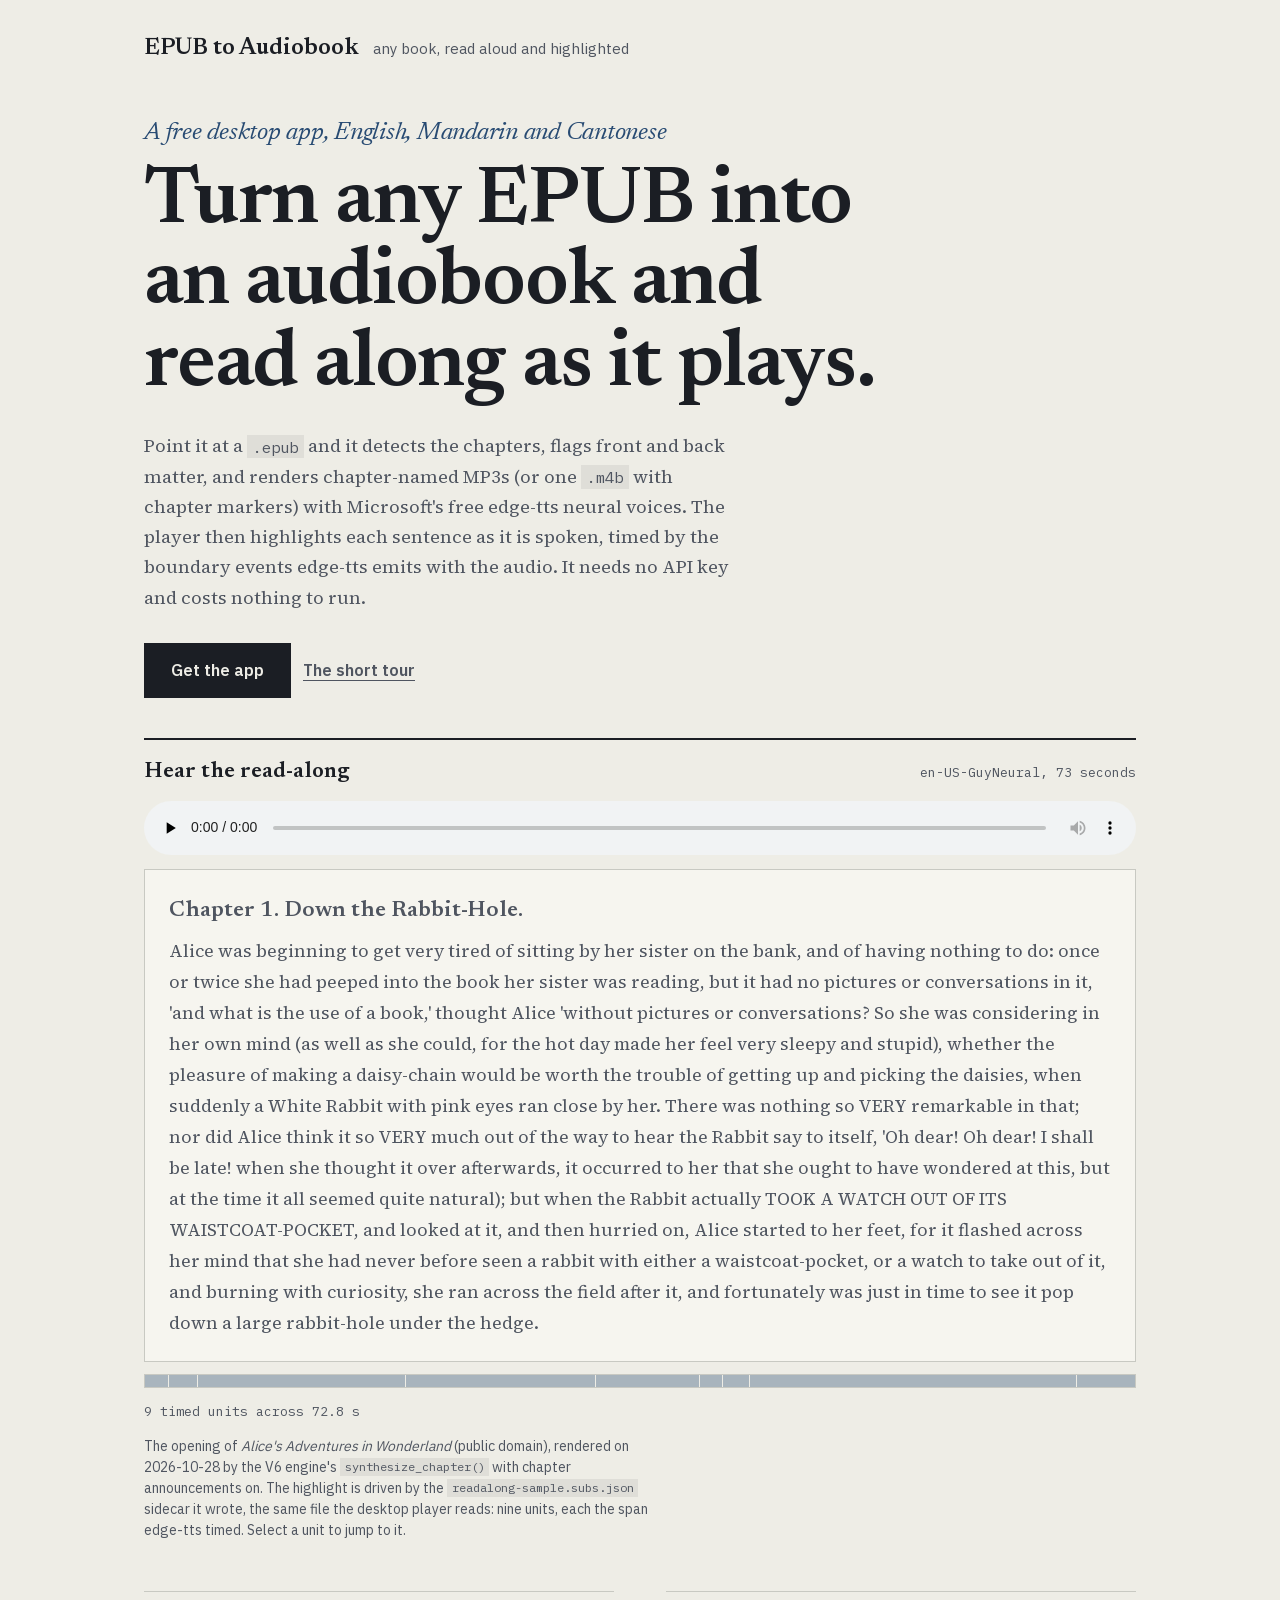
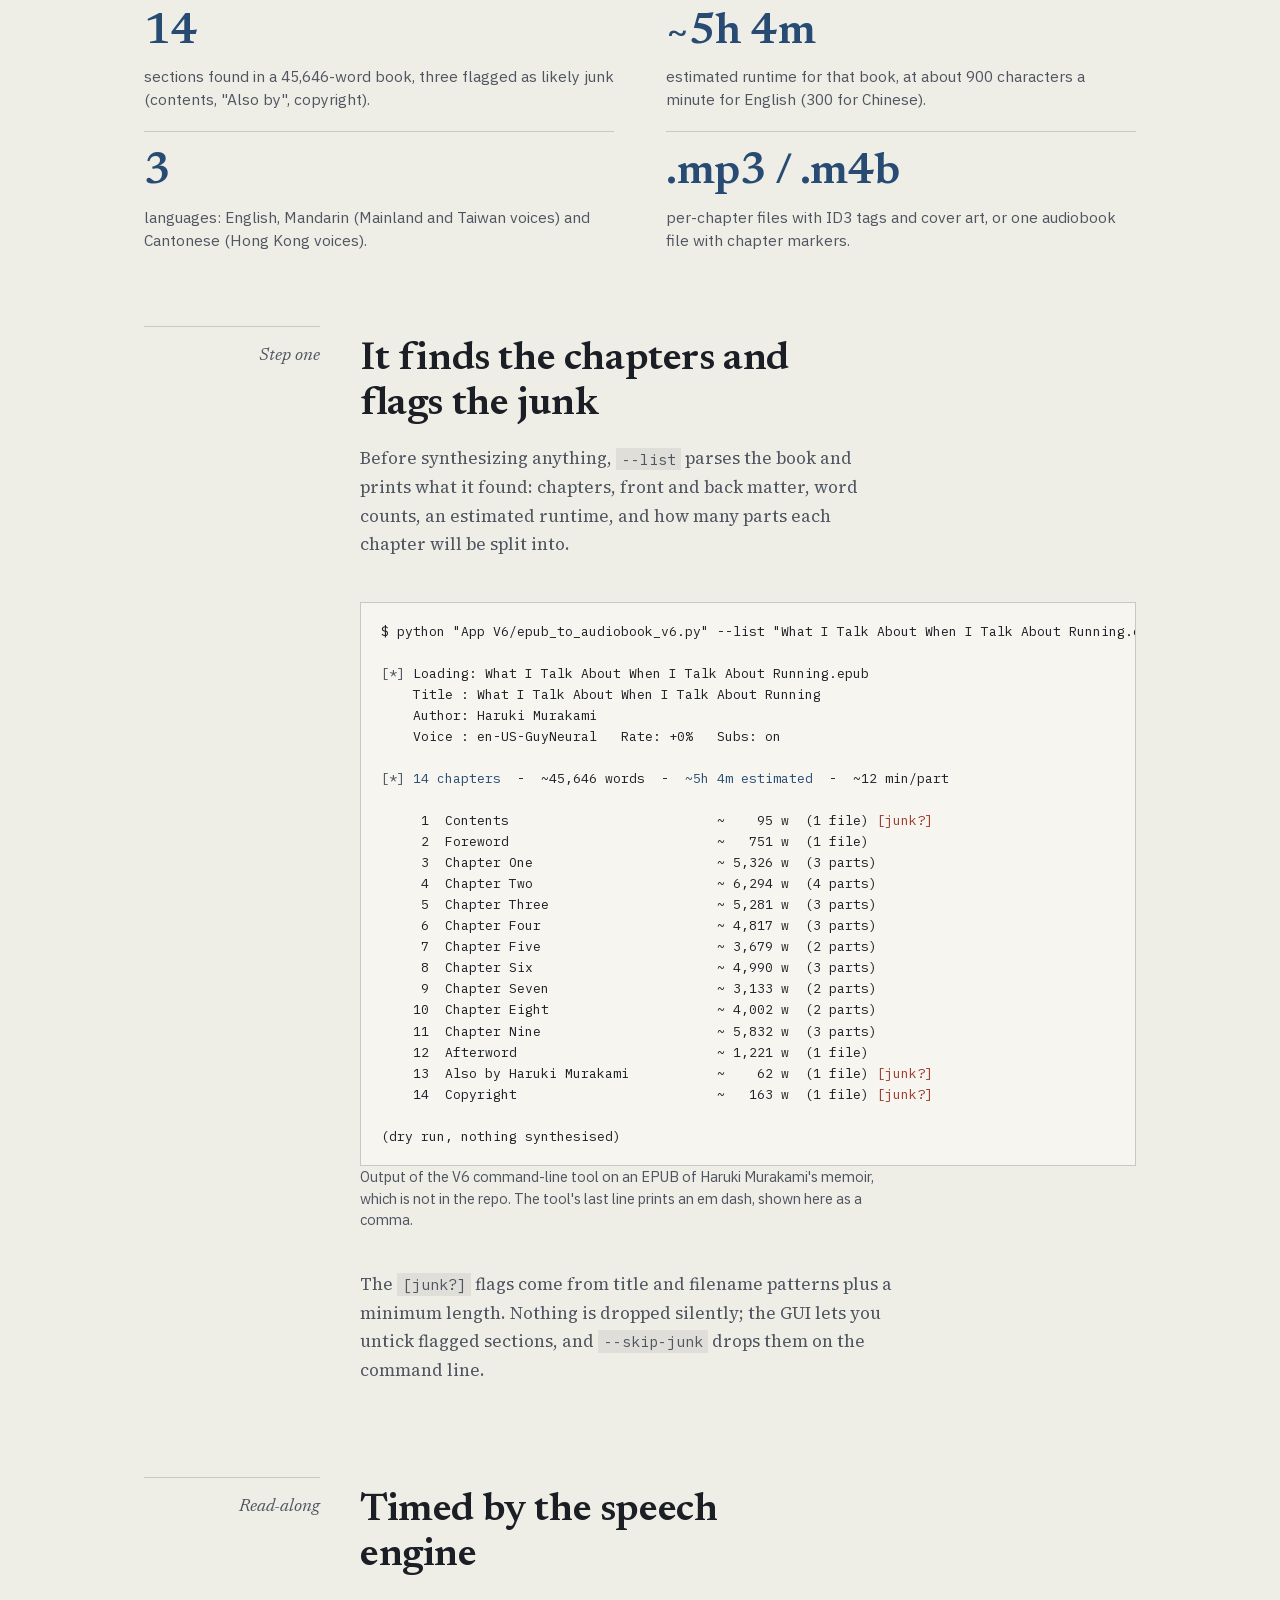
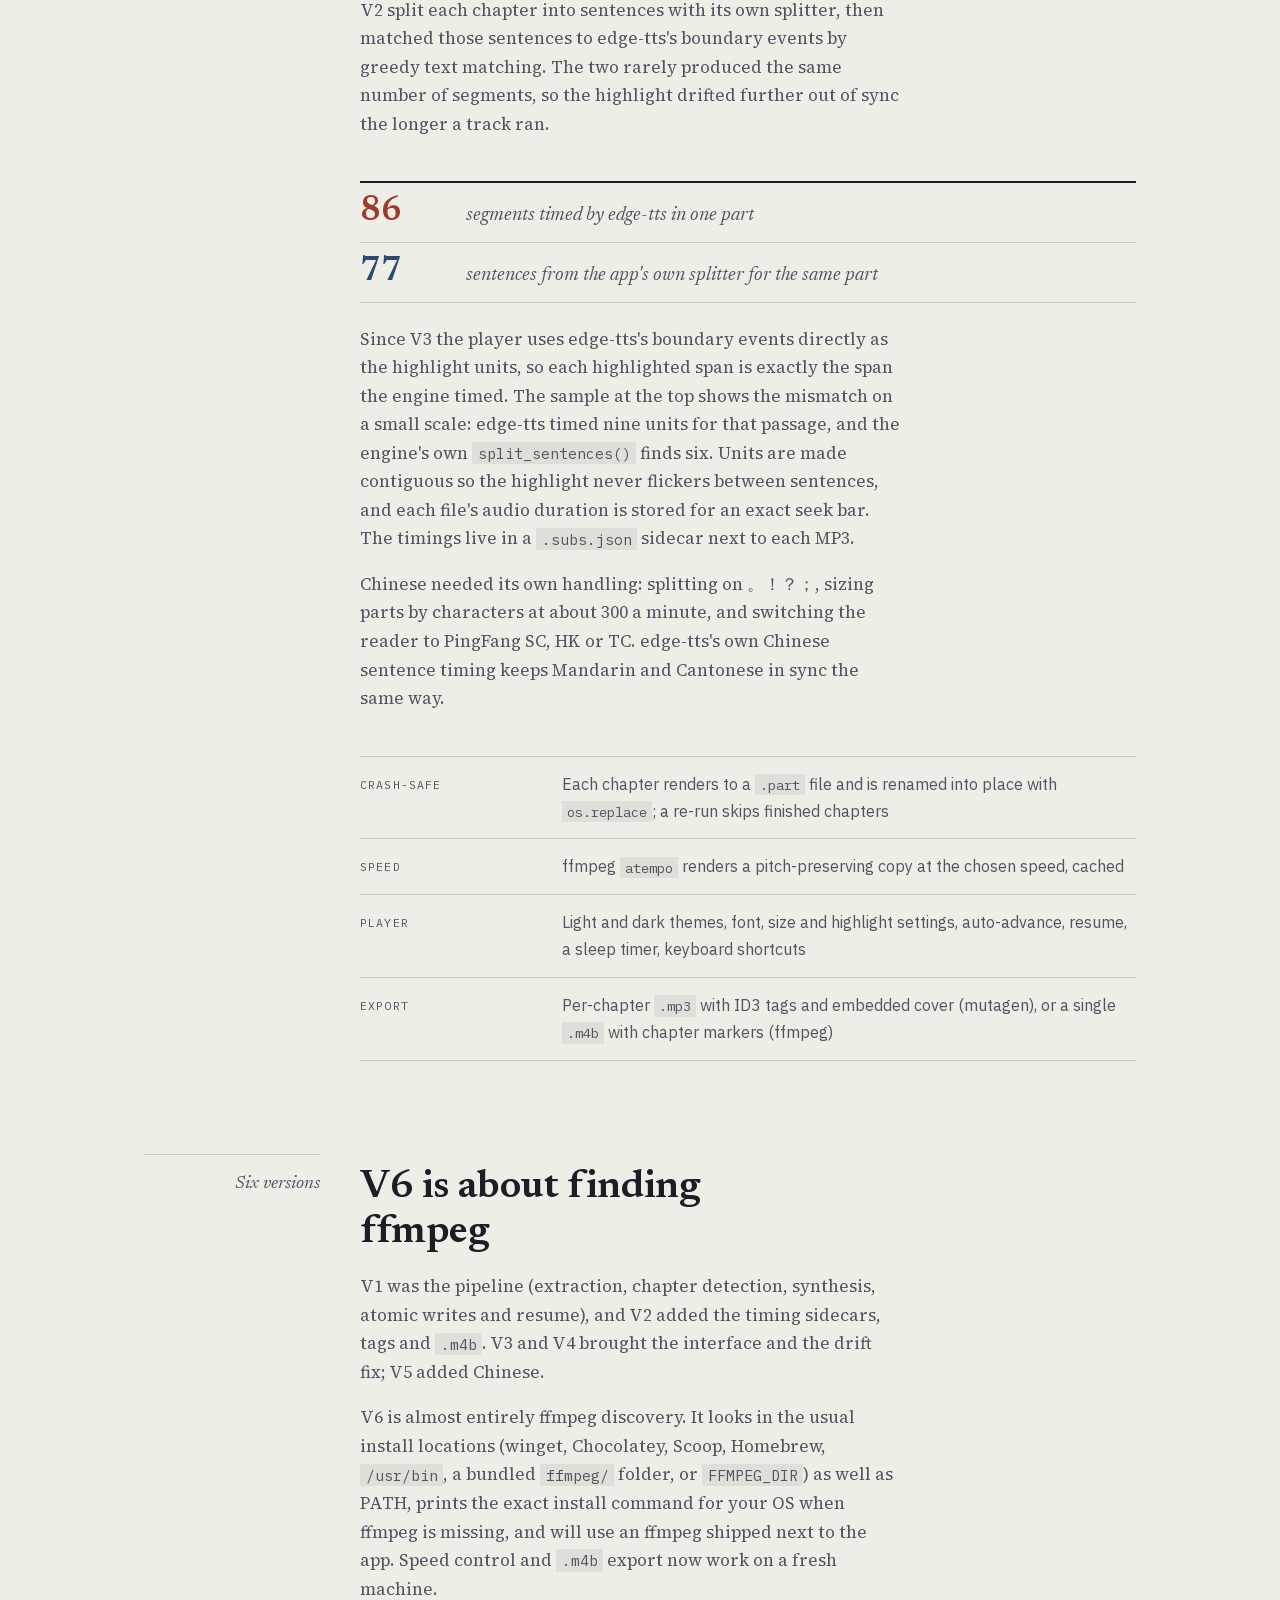
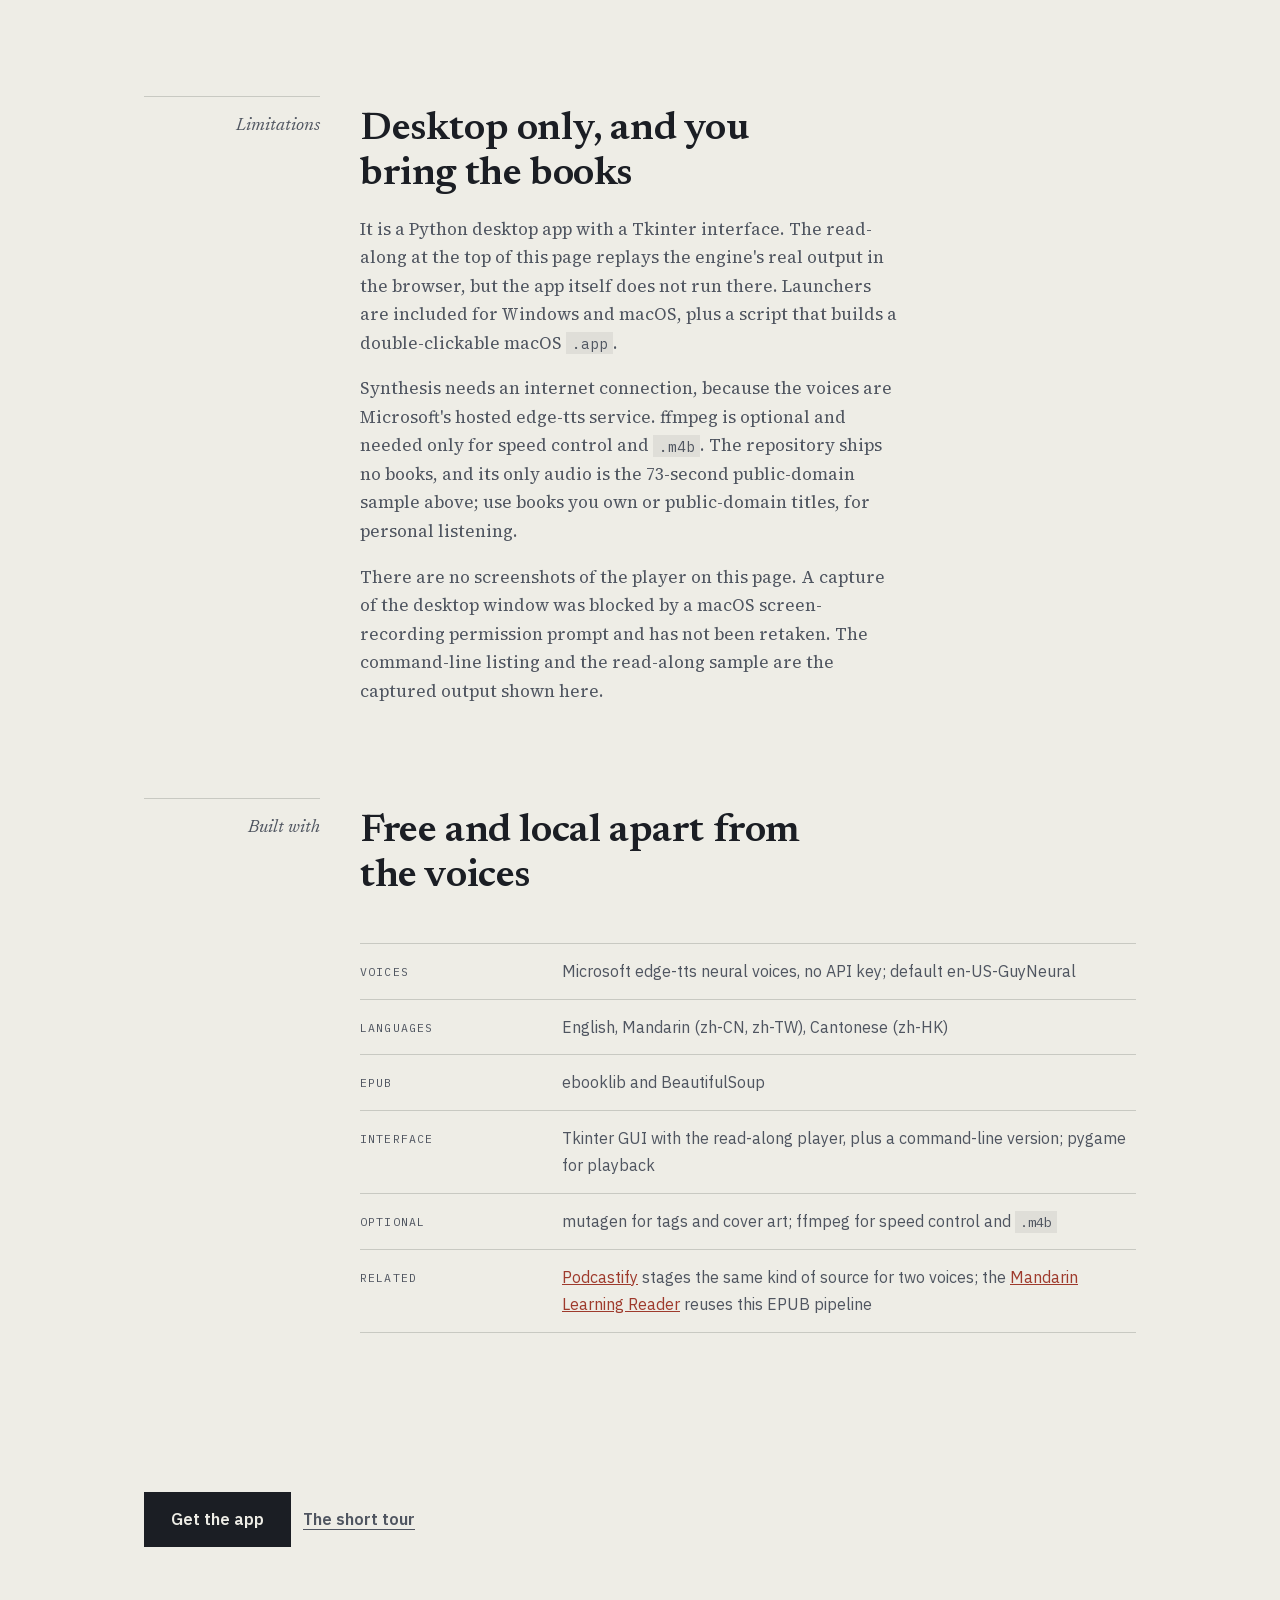
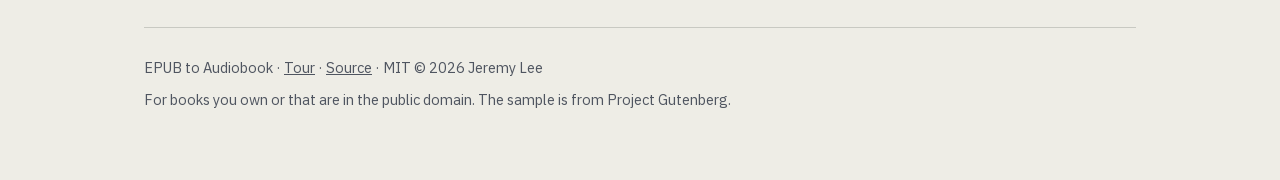
==== commit 0a199daf: "Add link preview card" ====
--- a/overview/index.html
+++ b/overview/index.html
@@ -10,7 +10,11 @@
 <meta property="og:description" content="Chapter detection with front-matter flags, free neural voices, and a read-along player timed by the speech engine itself." />
 <meta property="og:type" content="article" />
 <meta property="og:url" content="https://lyhjeremy.github.io/epub-to-audiobook/overview/" />
-<link href="" rel="stylesheet" />
+<meta property="og:image" content="https://lyhjeremy.github.io/epub-to-audiobook/og.png" />
+<meta property="og:image:width" content="1200" />
+<meta property="og:image:height" content="630" />
+<meta property="og:image:alt" content="EPUB to Audiobook" />
+<meta name="twitter:card" content="summary_large_image" />
 <style>
   :root {
     --paper: #EEEDE6;
